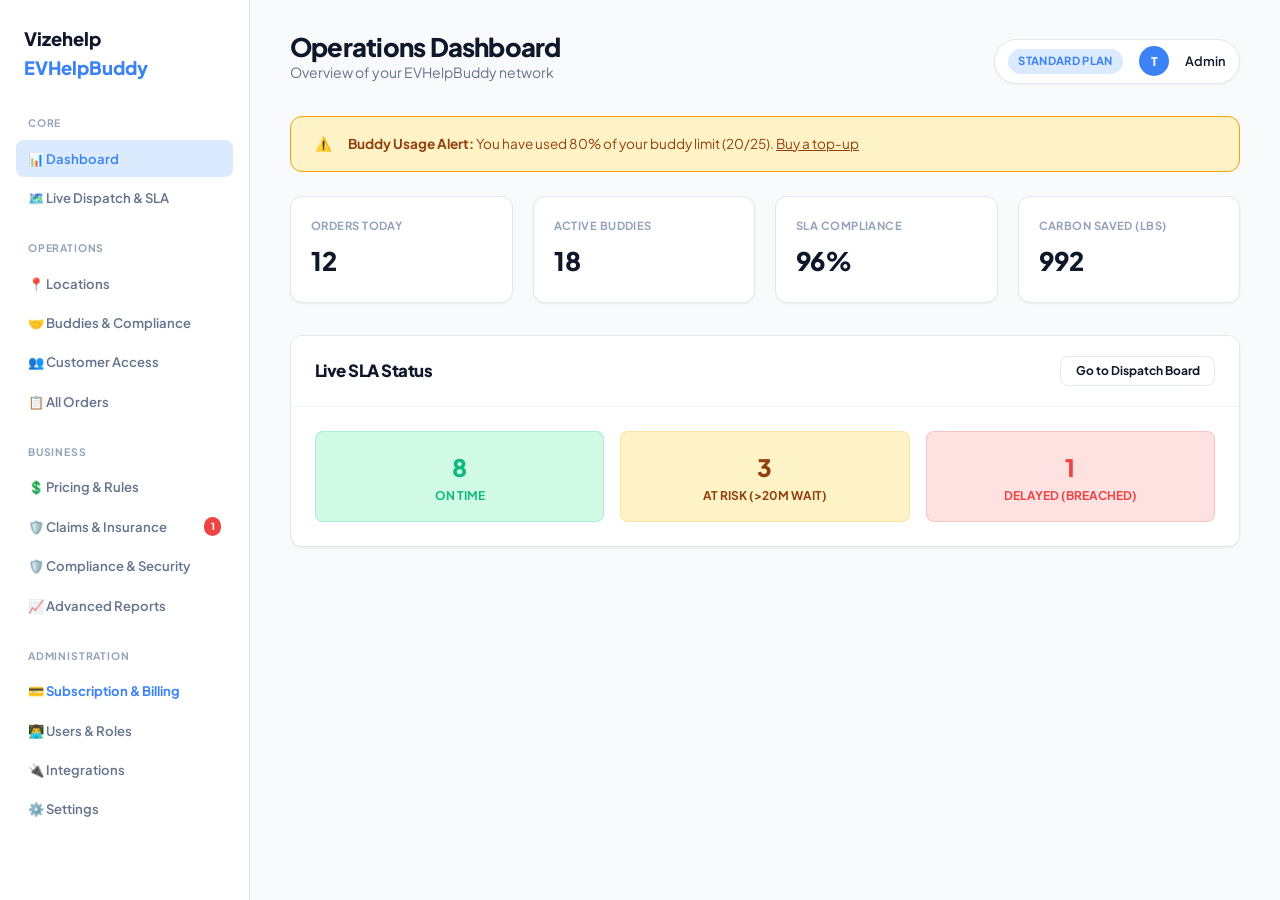
==== enterprise-dashboard.html @ 3e66559e "Initial commit: Vizehelp UI Prototypes" ====
<!DOCTYPE html>
<html lang="en">
<head>
<meta charset="UTF-8">
<meta name="viewport" content="width=device-width, initial-scale=1.0">
<title>Vizehelp | Enterprise Dashboard (Advanced)</title>
<link rel="stylesheet" href="css/design-system.css">
<style>
.layout{display:grid;grid-template-columns:250px 1fr;min-height:100vh;background:var(--slate-50)}
.sidebar{background:var(--white);border-right:1px solid var(--slate-200);padding:1.5rem 1rem;overflow-y:auto;position:sticky;top:0;height:100vh}
.sidebar .logo{font-size:1.15rem;font-weight:800;margin-bottom:2rem;padding:0 .5rem}
.sidebar .logo span{color:var(--primary)}
.nav-group{margin-bottom:1.5rem}
.nav-group-label{font-size:.65rem;text-transform:uppercase;letter-spacing:.08em;color:var(--slate-400);font-weight:700;padding:0 .75rem;margin-bottom:.5rem}
.nav-item{display:flex;align-items:center;gap:.6rem;padding:.5rem .75rem;border-radius:var(--radius);color:var(--slate-500);font-weight:600;font-size:.82rem;cursor:pointer;transition:.15s;margin-bottom:.15rem}
.nav-item:hover{background:var(--slate-50);color:var(--navy)}
.nav-item.active{background:var(--primary-light);color:var(--primary)}
.nav-badge{margin-left:auto;background:var(--danger);color:#fff;font-size:.6rem;padding:.1rem .4rem;border-radius:var(--radius-full);font-weight:800}

.main{padding:2rem 2.5rem;overflow-y:auto}
.top-bar{display:flex;justify-content:space-between;align-items:flex-end;margin-bottom:2rem}
.top-bar h1{font-size:1.6rem;color:var(--navy)}
.user-menu{display:flex;align-items:center;gap:1rem;background:var(--white);padding:.4rem .8rem;border-radius:var(--radius-full);border:1px solid var(--slate-200);box-shadow:var(--shadow-sm)}
.avatar{width:30px;height:30px;border-radius:50%;background:var(--primary);color:#fff;display:flex;align-items:center;justify-content:center;font-weight:800;font-size:.75rem}

.stats{display:grid;grid-template-columns:repeat(auto-fit,minmax(200px,1fr));gap:1.25rem;margin-bottom:2rem}
.stat{background:var(--white);border:1px solid var(--slate-200);border-radius:var(--radius-lg);padding:1.25rem;box-shadow:var(--shadow-sm)}
.stat-label{font-size:.7rem;text-transform:uppercase;letter-spacing:.04em;color:var(--slate-400);font-weight:700}
.stat-val{font-size:1.6rem;font-weight:800;margin-top:.4rem;color:var(--navy)}

.panel{display:none}.panel.active{display:block;animation:fadeIn .3s ease}
.section-card{background:var(--white);border:1px solid var(--slate-200);border-radius:var(--radius-lg);overflow:hidden;margin-bottom:1.5rem;box-shadow:var(--shadow-sm)}
.section-hdr{padding:1.25rem 1.5rem;border-bottom:1px solid var(--slate-100);display:flex;justify-content:space-between;align-items:center;background:var(--white)}
.section-hdr h3{font-size:1.05rem;color:var(--navy)}
.section-body{padding:1.5rem}

/* SUBSCRIPTION MODULE */
.sub-banner{background:linear-gradient(135deg,var(--navy),#1E293B);color:white;padding:1.5rem;border-radius:var(--radius-lg);margin-bottom:1.5rem;display:flex;justify-content:space-between;align-items:center}
.sub-badge{background:rgba(255,255,255,0.1);padding:.3rem .8rem;border-radius:var(--radius-full);font-size:.75rem;font-weight:700;border:1px solid rgba(255,255,255,0.2)}
.usage-grid{display:grid;grid-template-columns:repeat(3,1fr);gap:1rem;margin-bottom:1.5rem}
.usage-card{background:var(--slate-50);border:1px solid var(--slate-200);padding:1.25rem;border-radius:var(--radius)}
.progress-bar{height:6px;background:var(--slate-200);border-radius:3px;margin:1rem 0 .5rem;overflow:hidden}
.progress-fill{height:100%;background:var(--primary);border-radius:3px}
.progress-fill.warning{background:var(--warning)}
.progress-fill.danger{background:var(--danger)}
.topup-grid{display:grid;grid-template-columns:repeat(3,1fr);gap:1rem;margin-top:1rem}
.topup-card{border:1px solid var(--slate-200);padding:1rem;border-radius:var(--radius);text-align:center;cursor:pointer;transition:.2s}
.topup-card:hover{border-color:var(--primary);box-shadow:var(--shadow)}

/* LIVE DISPATCH BOARD */
.map-placeholder{height:350px;background:var(--slate-100) url('data:image/svg+xml;utf8,<svg xmlns="http://www.w3.org/2000/svg" width="100" height="100" opacity="0.1"><circle cx="50" cy="50" r="40" stroke="black" stroke-width="2" fill="none"/></svg>');border-radius:var(--radius);display:flex;align-items:center;justify-content:center;color:var(--slate-400);border:1px dashed var(--slate-300)}
.sla-board{display:grid;grid-template-columns:1fr 1fr 1fr;gap:1rem;margin-top:1.5rem}
.sla-col{background:var(--slate-50);border-radius:var(--radius);padding:1rem;border:1px solid var(--slate-200)}
.order-card{background:white;padding:1rem;border-radius:var(--radius-sm);border:1px solid var(--slate-200);margin-top:.75rem;box-shadow:var(--shadow-sm);border-left:3px solid var(--primary)}
.order-card.delayed{border-left-color:var(--danger)}

/* MULTISELECT */
.multiselect{position:relative;width:100%}
.ms-trigger{padding:.75rem;border:1px solid var(--slate-200);border-radius:var(--radius);background:white;display:flex;justify-content:space-between;cursor:pointer}
.ms-dropdown{position:absolute;top:100%;left:0;right:0;background:white;border:1px solid var(--slate-200);border-radius:var(--radius);box-shadow:var(--shadow-lg);z-index:10;display:none;max-height:200px;overflow-y:auto;margin-top:.25rem}
.ms-dropdown.show{display:block}
.ms-option{padding:.5rem .75rem;display:flex;align-items:center;gap:.5rem;cursor:pointer}
.ms-option:hover{background:var(--slate-50)}

/* FORMS & TABLES */
table.styled{width:100%;border-collapse:collapse}
table.styled th{background:var(--slate-50);text-align:left;padding:1rem;font-size:.75rem;text-transform:uppercase;color:var(--slate-500);font-weight:700;border-bottom:1px solid var(--slate-200)}
table.styled td{padding:1rem;border-bottom:1px solid var(--slate-100);font-size:.85rem;color:var(--navy)}
table.styled tr:hover td{background:var(--slate-50)}

.action-btn{padding:.3rem .6rem;font-size:.7rem;border-radius:4px;border:1px solid var(--slate-200);background:white;cursor:pointer;font-weight:600}
.action-btn:hover{background:var(--slate-50);border-color:var(--slate-300)}
</style>
</head>
<body>
<div class="layout">
<aside class="sidebar">
<div class="logo">Vizehelp <span>EVHelpBuddy</span></div>

<div class="nav-group">
<div class="nav-group-label">Core</div>
<div class="nav-item active" onclick="showPanel('dashboard')">📊 Dashboard</div>
<div class="nav-item" onclick="showPanel('dispatch')">🗺️ Live Dispatch & SLA</div>
</div>

<div class="nav-group">
<div class="nav-group-label">Operations</div>
<div class="nav-item" onclick="showPanel('locations')">📍 Locations</div>
<div class="nav-item" onclick="showPanel('buddies')">🤝 Buddies & Compliance</div>
<div class="nav-item" onclick="showPanel('customers')">👥 Customer Access</div>
<div class="nav-item" onclick="showPanel('orders')">📋 All Orders</div>
</div>

<div class="nav-group">
<div class="nav-group-label">Business</div>
<div class="nav-item" onclick="showPanel('pricing')">💲 Pricing & Rules</div>
<div class="nav-item" onclick="showPanel('claims')">🛡️ Claims & Insurance<span class="nav-badge">1</span></div>
<div class="nav-item" onclick="showPanel('compliance')">🛡️ Compliance & Security</div>
<div class="nav-item" onclick="showPanel('reports')">📈 Advanced Reports</div>
</div>

<div class="nav-group">
<div class="nav-group-label">Administration</div>
<div class="nav-item" onclick="showPanel('subscription')" style="color:var(--primary);font-weight:700">💳 Subscription & Billing</div>
<div class="nav-item" onclick="showPanel('users')">👨‍💻 Users & Roles</div>
<div class="nav-item" onclick="showPanel('integrations')">🔌 Integrations</div>
<div class="nav-item" onclick="showPanel('settings')">⚙️ Settings</div>
</div>
</aside>

<main class="main">

<!-- DASHBOARD -->
<div class="panel active" id="p-dashboard">
    <div class="top-bar">
        <div><h1>Operations Dashboard</h1><p class="text-sm text-muted">Overview of your EVHelpBuddy network</p></div>
        <div class="user-menu"><span class="badge badge-primary">Standard Plan</span><div class="avatar">T</div><span style="font-size:.8rem;font-weight:600">Admin</span></div>
    </div>
    
    <div class="alert alert-warning" style="font-size:.85rem"><span>⚠️</span><div style="flex:1"><b>Buddy Usage Alert:</b> You have used 80% of your buddy limit (20/25). <a href="#" onclick="showPanel('subscription')" style="color:#92400E;text-decoration:underline">Buy a top-up</a></div></div>

    <div class="stats">
        <div class="stat"><div class="stat-label">Orders Today</div><div class="stat-val">12</div></div>
        <div class="stat"><div class="stat-label">Active Buddies</div><div class="stat-val">18</div></div>
        <div class="stat"><div class="stat-label">SLA Compliance</div><div class="stat-val">96%</div></div>
        <div class="stat"><div class="stat-label">Carbon Saved (lbs)</div><div class="stat-val">992</div></div>
    </div>

    <div class="section-card">
        <div class="section-hdr"><h3>Live SLA Status</h3><button class="btn btn-outline btn-sm" onclick="showPanel('dispatch')">Go to Dispatch Board</button></div>
        <div class="section-body">
            <div style="display:flex;gap:1rem">
                <div style="flex:1;background:var(--success-light);padding:1rem;border-radius:var(--radius);text-align:center;border:1px solid rgba(16,185,129,.2)">
                    <div style="font-size:1.5rem;font-weight:800;color:var(--success)">8</div>
                    <div style="font-size:.75rem;font-weight:700;color:var(--success);text-transform:uppercase">On Time</div>
                </div>
                <div style="flex:1;background:var(--warning-light);padding:1rem;border-radius:var(--radius);text-align:center;border:1px solid rgba(245,158,11,.2)">
                    <div style="font-size:1.5rem;font-weight:800;color:#92400E">3</div>
                    <div style="font-size:.75rem;font-weight:700;color:#92400E;text-transform:uppercase">At Risk (>20m wait)</div>
                </div>
                <div style="flex:1;background:var(--danger-light);padding:1rem;border-radius:var(--radius);text-align:center;border:1px solid rgba(239,68,68,.2)">
                    <div style="font-size:1.5rem;font-weight:800;color:var(--danger)">1</div>
                    <div style="font-size:.75rem;font-weight:700;color:var(--danger);text-transform:uppercase">Delayed (Breached)</div>
                </div>
            </div>
        </div>
    </div>
</div>

<!-- SUBSCRIPTION & BILLING -->
<div class="panel" id="p-subscription">
    <div class="top-bar"><div><h1>Subscription & Billing</h1><p class="text-sm text-muted">Manage your plan, limits, top-ups, and invoices</p></div></div>
    
    <div class="sub-banner">
        <div>
            <div style="font-size:.85rem;text-transform:uppercase;letter-spacing:.05em;color:var(--slate-400);margin-bottom:.25rem">Current Plan</div>
            <div style="font-size:2rem;font-weight:800">Standard Plan <span style="font-size:1rem;font-weight:500;color:var(--slate-400)">$799/mo</span></div>
            <div style="font-size:.85rem;color:var(--slate-300);margin-top:.25rem">Next billing date: <b>June 1, 2026</b> | Status: <span style="color:var(--success)">Paid</span></div>
        </div>
        <button class="btn btn-primary" onclick="alert('Upgrade flow initiated')">Upgrade to Advanced</button>
    </div>

    <div class="section-card">
        <div class="section-hdr"><h3>Plan Usage & Limits</h3></div>
        <div class="section-body">
            <div class="usage-grid">
                <div class="usage-card">
                    <div style="display:flex;justify-content:space-between;font-size:.85rem;font-weight:600"><span>Locations</span><span>3 / 5 Used</span></div>
                    <div class="progress-bar"><div class="progress-fill" style="width:60%"></div></div>
                    <div style="font-size:.75rem;color:var(--slate-500)">Current limit: 5</div>
                </div>
                <div class="usage-card">
                    <div style="display:flex;justify-content:space-between;font-size:.85rem;font-weight:600"><span>Buddies</span><span style="color:var(--warning)">20 / 25 Used</span></div>
                    <div class="progress-bar"><div class="progress-fill warning" style="width:80%"></div></div>
                    <div style="font-size:.75rem;color:var(--slate-500)">Approaching limit! <a href="#" style="color:var(--primary);font-weight:600">Buy Top-Up</a></div>
                </div>
                <div class="usage-card">
                    <div style="display:flex;justify-content:space-between;font-size:.85rem;font-weight:600"><span>Monthly Orders</span><span>142 / 200 Used</span></div>
                    <div class="progress-bar"><div class="progress-fill" style="width:71%"></div></div>
                    <div style="font-size:.75rem;color:var(--slate-500)">Resets on June 1</div>
                </div>
            </div>

            <h4 style="font-size:.9rem;margin-top:2rem;margin-bottom:1rem">Buy Capacity Top-Ups</h4>
            <div class="topup-grid">
                <div class="topup-card" onclick="alert('Top-up added to cart')">
                    <div style="font-size:1.5rem;margin-bottom:.5rem">🤝</div>
                    <div style="font-weight:700;font-size:.9rem">+5 Buddies</div>
                    <div style="font-size:.8rem;color:var(--slate-500);margin-bottom:1rem">$50/mo add-on</div>
                    <button class="btn btn-outline btn-sm" style="width:100%">Buy Now</button>
                </div>
                <div class="topup-card" onclick="alert('Top-up added to cart')">
                    <div style="font-size:1.5rem;margin-bottom:.5rem">📍</div>
                    <div style="font-weight:700;font-size:.9rem">+1 Location</div>
                    <div style="font-size:.8rem;color:var(--slate-500);margin-bottom:1rem">$100/mo add-on</div>
                    <button class="btn btn-outline btn-sm" style="width:100%">Buy Now</button>
                </div>
                <div class="topup-card" onclick="alert('Top-up added to cart')">
                    <div style="font-size:1.5rem;margin-bottom:.5rem">📋</div>
                    <div style="font-weight:700;font-size:.9rem">+100 Orders</div>
                    <div style="font-size:.8rem;color:var(--slate-500);margin-bottom:1rem">$150/mo add-on</div>
                    <button class="btn btn-outline btn-sm" style="width:100%">Buy Now</button>
                </div>
            </div>
        </div>
    </div>

    <div class="section-card">
        <div class="section-hdr"><h3>Billing History</h3></div>
        <table class="styled">
            <thead><tr><th>Date</th><th>Description</th><th>Amount</th><th>Status</th><th>Invoice</th></tr></thead>
            <tbody>
                <tr><td>May 1, 2026</td><td>Standard Plan Subscription</td><td>$799.00</td><td><span class="badge badge-success">Paid</span></td><td><a href="#" style="color:var(--primary);font-weight:600;font-size:.8rem">Download PDF</a></td></tr>
            </tbody>
        </table>
    </div>
</div>

<!-- LIVE DISPATCH & SLA -->
<div class="panel" id="p-dispatch">
    <div class="top-bar"><div><h1>Live Dispatch & SLA Board</h1><p class="text-sm text-muted">Monitor active operations and manage assignments</p></div><div class="flex gap-2"><select class="form-input" style="padding:.4rem;height:auto"><option>All Locations</option></select></div></div>
    
    <div class="section-card"><div class="section-body"><div class="map-placeholder">Interactive Map: Active Buddies & Live Orders Tracking</div></div></div>

    <div class="sla-board">
        <div class="sla-col">
            <h4 style="font-size:.85rem;text-transform:uppercase;color:var(--slate-500);margin-bottom:.5rem">Awaiting Assignment (2)</h4>
            <div class="order-card delayed">
                <div style="display:flex;justify-content:space-between;margin-bottom:.5rem"><span style="font-weight:700;font-size:.85rem">#ORD-902</span><span class="badge badge-danger">22m Wait</span></div>
                <div style="font-size:.8rem;color:var(--slate-500);margin-bottom:.5rem">Tesla Model 3 • Downtown Hub</div>
                <button class="btn btn-primary btn-sm" style="width:100%">Assign Buddy</button>
            </div>
            <div class="order-card">
                <div style="display:flex;justify-content:space-between;margin-bottom:.5rem"><span style="font-weight:700;font-size:.85rem">#ORD-905</span><span class="badge badge-success">2m Wait</span></div>
                <div style="font-size:.8rem;color:var(--slate-500);margin-bottom:.5rem">Ford Mach-E • Uptown Campus</div>
                <button class="btn btn-primary btn-sm" style="width:100%">Assign Buddy</button>
            </div>
        </div>
        <div class="sla-col">
            <h4 style="font-size:.85rem;text-transform:uppercase;color:var(--slate-500);margin-bottom:.5rem">In Progress: Charging (4)</h4>
            <div class="order-card">
                <div style="display:flex;justify-content:space-between;margin-bottom:.5rem"><span style="font-weight:700;font-size:.85rem">#ORD-899</span><span style="font-size:.75rem;font-weight:600;color:var(--primary)">Buddy: Mark W.</span></div>
                <div class="progress-bar" style="margin:.25rem 0"><div class="progress-fill" style="width:65%"></div></div>
                <div style="font-size:.7rem;color:var(--slate-500);text-align:right">Est. 15m remaining</div>
            </div>
        </div>
        <div class="sla-col">
            <h4 style="font-size:.85rem;text-transform:uppercase;color:var(--slate-500);margin-bottom:.5rem">Ready for Return (1)</h4>
            <div class="order-card">
                <div style="display:flex;justify-content:space-between;margin-bottom:.5rem"><span style="font-weight:700;font-size:.85rem">#ORD-890</span><span class="badge badge-warning">Awaiting OTP</span></div>
                <div style="font-size:.8rem;color:var(--slate-500);margin-bottom:.5rem">Buddy at drop-off zone. Customer notified.</div>
                <button class="btn btn-outline btn-sm" style="width:100%">Message Customer</button>
            </div>
        </div>
    </div>
</div>

<!-- PRICING & RULES -->
<div class="panel" id="p-pricing">
    <div class="top-bar"><div><h1>Pricing & Business Rules</h1><p class="text-sm text-muted">Configure service fees, tips, subsidies, and cancellation logic</p></div><button class="btn btn-primary">Save Changes</button></div>
    
    <div class="section-card">
        <div class="section-hdr"><h3>Customer Fees & Enterprise Subsidy</h3></div>
        <div class="section-body">
            <div style="display:grid;grid-template-columns:1fr 1fr;gap:2rem">
                <div>
                    <div class="form-group"><label class="form-label">Base Service Fee (charged to user) $</label><input type="number" class="form-input" value="15.00"></div>
                    <div class="form-group"><label class="form-label">Distance Fee ($ per mile over 5m)</label><input type="number" class="form-input" value="1.50"></div>
                    <div class="form-group"><label class="form-label">Urgent Booking Premium $</label><input type="number" class="form-input" value="5.00"></div>
                </div>
                <div>
                    <div class="form-group"><label class="form-label">Enterprise Subsidy %</label><p style="font-size:.75rem;color:var(--slate-500);margin-bottom:.5rem">Percentage of the fee paid by the enterprise (e.g., employee perk)</p><input type="number" class="form-input" value="0"></div>
                    <div class="form-group"><label class="form-label">Cancellation Fee $</label><input type="number" class="form-input" value="5.00"></div>
                    <div class="form-group"><label class="form-label">Refund Logic</label><select class="form-input"><option>Full Refund Before Buddy Dispatched</option><option>No Refunds</option></select></div>
                </div>
            </div>
        </div>
    </div>

    <div class="section-card">
        <div class="section-hdr"><h3>Buddy Payout Rules</h3></div>
        <div class="section-body" style="display:grid;grid-template-columns:1fr 1fr;gap:2rem">
            <div class="form-group"><label class="form-label">Base Payout to Buddy $</label><input type="number" class="form-input" value="10.00"></div>
            <div class="form-group"><label class="form-label">Tip Handling</label><select class="form-input"><option>100% Passed to Buddy</option><option>Tips Disabled</option></select></div>
        </div>
    </div>
</div>

<!-- CUSTOMER ACCESS -->
<div class="panel" id="p-customers">
    <div class="top-bar"><div><h1>Customer Access Control</h1><p class="text-sm text-muted">Manage who can book services at your locations</p></div><div class="flex gap-2"><button class="btn btn-outline">Bulk Import CSV</button><button class="btn btn-primary">+ Invite Customer</button></div></div>
    
    <div class="section-card">
        <div class="section-hdr"><h3>Access Rules</h3></div>
        <div class="section-body" style="display:grid;grid-template-columns:1fr 1fr;gap:2rem">
            <div class="form-group"><label class="form-label">Allowed Email Domains (Optional)</label><p class="font-size:.75rem;color:var(--slate-500)">Auto-approve anyone with these domains</p><input class="form-input" placeholder="e.g., @mycompany.com"></div>
            <div class="form-group"><label class="form-label">Booking Policy</label><select class="form-input"><option>Invite Only (Closed Group)</option><option>Open to Public via Location Link</option></select></div>
        </div>
    </div>

    <div class="section-card">
        <table class="styled">
            <thead><tr><th>Name</th><th>Email</th><th>Group</th><th>Status</th><th>Actions</th></tr></thead>
            <tbody>
                <tr><td>Jane Doe</td><td>jane@company.com</td><td>Employee</td><td><span class="badge badge-success">Active</span></td><td><button class="action-btn">Revoke</button></td></tr>
                <tr><td>John Smith</td><td>john@domain.com</td><td>Guest</td><td><span class="badge badge-warning">Invited</span></td><td><button class="action-btn">Resend</button></td></tr>
            </tbody>
        </table>
    </div>
</div>

<!-- USERS & ROLES -->
<div class="panel" id="p-users">
    <div class="top-bar"><div><h1>Enterprise Users & Roles</h1><p class="text-sm text-muted">Manage admin access to this portal</p></div><button class="btn btn-primary">+ Add User</button></div>
    <div class="section-card">
        <table class="styled">
            <thead><tr><th>User</th><th>Role</th><th>Location Access</th><th>Last Login</th><th>Actions</th></tr></thead>
            <tbody>
                <tr><td>Tirth Admin</td><td><span class="badge badge-primary">Owner</span></td><td>All Locations</td><td>Today, 10:30 AM</td><td>—</td></tr>
                <tr><td>Sarah Manager</td><td><span class="badge badge-neutral">Location Manager</span></td><td>Downtown Hub</td><td>Yesterday</td><td><button class="action-btn">Edit</button></td></tr>
                <tr><td>Finance Dept</td><td><span class="badge badge-neutral">Finance Admin</span></td><td>All Locations</td><td>May 1, 2026</td><td><button class="action-btn">Edit</button></td></tr>
            </tbody>
        </table>
    </div>
</div>

<!-- ADVANCED REPORTS -->
<div class="panel" id="p-compliance">
    <div class="top-bar">
        <div>
            <h1>Asset Compliance & Security</h1>
            <p class="text-sm text-muted">Monitor geo-fence breaches, AI handover logs, and fraud alerts</p>
        </div>
        <div class="flex gap-2">
            <span class="badge badge-success">Live Monitoring Active</span>
        </div>
    </div>

    <div class="grid grid-2 gap-8 mb-8">
        <div class="section-card">
            <div class="section-hdr"><h3>Live Geo-fence Map</h3></div>
            <div class="section-body" style="height: 300px; background: var(--slate-100); border-radius: var(--radius); display: flex; align-items: center; justify-content: center; position: relative; overflow: hidden;">
                <img src="https://via.placeholder.com/600x300?text=City+Map+with+Service+Boundaries" style="width: 100%; height: 100%; object-fit: cover; opacity: 0.5;">
                <div style="position: absolute; top: 20px; left: 20px;" class="badge badge-danger animate-pulse"><i class="fa-solid fa-triangle-exclamation"></i> 1 BREACH DETECTED</div>
                <div style="position: absolute; inset: 50px; border: 3px dashed var(--primary); border-radius: 50%; display: flex; align-items: center; justify-content: center; pointer-events: none;">
                    <span class="text-xs font-bold text-primary bg-white px-2">SERVICE BOUNDARY</span>
                </div>
            </div>
        </div>
        <div class="grid grid-3 gap-8">
        <div class="section-card">
            <div class="section-hdr"><h3>Subscription</h3></div>
            <div class="section-body">
                <div class="text-2xl font-bold">$799/mo</div>
                <div class="text-sm text-muted">Standard Plan (Annual)</div>
                <div class="mt-4 p-2 bg-slate-50 border rounded text-xs">
                    <strong>PO Number:</strong> PO-2026-US-001 <br>
                    <strong>Payment:</strong> ACH / Net-30
                </div>
            </div>
        </div>
        <div class="section-card">
            <div class="section-hdr"><h3>Critical Alerts</h3></div>
            <div class="section-body">
                <div class="alert alert-danger mb-4">
                    <i class="fa-solid fa-shield-halved"></i>
                    <div class="text-sm"><strong>Geo-fence Breach:</strong> Buddy VB-1092 exited Andheri Zone with Tesla #4402.</div>
                </div>
                <div class="alert alert-warning mb-4">
                    <i class="fa-solid fa-robot"></i>
                    <div class="text-sm"><strong>AI Photo Mismatch:</strong> Order #ORD-8812 flagged for 15% diff in rear bumper photo.</div>
                </div>
            </div>
        </div>
    </div>

    <div class="section-card">
        <div class="section-hdr"><h3>AI Handover Audit Logs</h3></div>
        <table class="styled">
            <thead>
                <tr>
                    <th>Timestamp</th>
                    <th>Order ID</th>
                    <th>Buddy</th>
                    <th>AI Match Score</th>
                    <th>OCR Receipt</th>
                    <th>Action</th>
                </tr>
            </thead>
            <tbody>
                <tr>
                    <td>INV-2026-004</td>
                    <td>Apr 01, 2026</td>
                    <td>$846.94</td>
                    <td><span class="badge badge-success">Paid (ACH)</span></td>
                    <td>PO-2026-US-001</td>
                    <td><button class="action-btn">Download</button></td>
                </tr>
                <tr style="background: var(--slate-50)">
                    <td colspan="6" class="text-xs text-right">
                        Subtotal: $799.00 | <strong>State Sales Tax (NY 8.875%):</strong> $47.94 | Total: $846.94
                    </td>
                </tr>
                <tr>
                    <td>Today, 10:15 AM</td>
                    <td>#ORD-8812</td>
                    <td>Amit Kumar</td>
                    <td><span class="text-danger font-bold">84.5%</span></td>
                    <td><span class="badge badge-warning">Manual Audit</span></td>
                    <td><button class="action-btn">Investigate</button></td>
                </tr>
            </tbody>
        </table>
    </div>
</div>

<div class="panel" id="p-reports">
    <div class="top-bar"><div><h1>Advanced Reports</h1><p class="text-sm text-muted">Analytics, carbon tracking, and financials</p></div><div class="flex gap-2"><button class="btn btn-outline">Export PDF</button><button class="btn btn-outline">Export CSV</button></div></div>
    
    <div class="stats" style="grid-template-columns:repeat(3,1fr)">
        <div class="stat"><div class="stat-label">Total Miles Charged</div><div class="stat-val">12,450 mi</div></div>
        <div class="stat"><div class="stat-label">Estimated Carbon Savings</div><div class="stat-val">4,200 kg</div></div>
        <div class="stat"><div class="stat-label">Avg Booking Rating</div><div class="stat-val">4.8 / 5.0</div></div>
    </div>

    <div class="section-card"><div class="section-body"><div class="map-placeholder" style="height:250px">Chart Visualization: Orders vs Revenue over 30 Days</div></div></div>
</div>

<!-- ADVANCED CLAIMS -->
<div class="panel" id="p-claims">
    <div class="top-bar"><div><h1>Claims & Insurance Workflow</h1><p class="text-sm text-muted">Manage customer damage reports</p></div></div>
    <div class="section-card">
        <table class="styled">
            <thead><tr><th>Claim ID</th><th>Order</th><th>Date</th><th>Category</th><th>Severity</th><th>Status</th><th>Action</th></tr></thead>
            <tbody>
                <tr><td>#CLM-092</td><td>#ORD-811</td><td>May 1, 2026</td><td>Scratch/Dent</td><td><span class="badge badge-warning">Medium</span></td><td><span class="badge badge-warning">Investigation</span></td><td><button class="action-btn" onclick="alert('Opening Photo Comparison Engine (Intake vs Drop-off)')">Review Photos</button></td></tr>
            </tbody>
        </table>
    </div>
</div>

<!-- INTEGRATIONS -->
<div class="panel" id="p-integrations">
    <div class="top-bar"><div><h1>Integrations</h1><p class="text-sm text-muted">Connect EVHelpBuddy to your tech stack</p></div></div>
    <div class="usage-grid">
        <div class="usage-card" style="text-align:center">
            <div style="font-size:2rem;margin-bottom:1rem">💳</div><h4 style="margin-bottom:.5rem">Stripe / Payments</h4><p style="font-size:.75rem;color:var(--slate-500);margin-bottom:1rem">Process customer cards</p><span class="badge badge-success">Connected</span>
        </div>
        <div class="usage-card" style="text-align:center">
            <div style="font-size:2rem;margin-bottom:1rem">📱</div><h4 style="margin-bottom:.5rem">Twilio / SMS</h4><p style="font-size:.75rem;color:var(--slate-500);margin-bottom:1rem">Customer notifications</p><span class="badge badge-success">Connected</span>
        </div>
        <div class="usage-card" style="text-align:center">
            <div style="font-size:2rem;margin-bottom:1rem">🏢</div><h4 style="margin-bottom:.5rem">Workday / HRMS</h4><p style="font-size:.75rem;color:var(--slate-500);margin-bottom:1rem">Auto-sync employees</p><button class="btn btn-outline btn-sm">Connect</button>
        </div>
        <div class="usage-card" style="text-align:center">
            <div style="font-size:2rem;margin-bottom:1rem">📊</div><h4 style="margin-bottom:.5rem">QuickBooks</h4><p style="font-size:.75rem;color:var(--slate-500);margin-bottom:1rem">Finance sync</p><button class="btn btn-outline btn-sm">Connect</button>
        </div>
    </div>
</div>

<!-- PLACEHOLDERS FOR OTHERS -->
<div class="panel" id="p-locations"><div class="top-bar"><h1>Locations</h1></div><div class="section-card"><div class="section-body">Multi-select city UI and location management goes here...</div></div></div>
<div class="panel" id="p-buddies">
    <div class="top-bar">
        <div>
            <h1>Buddy Management & Compliance</h1>
            <p class="text-sm text-muted">Manage your dedicated EV Buddies and track their verification status</p>
        </div>
        <div class="flex gap-2">
            <button class="btn btn-outline" onclick="alert('Exporting Buddy Compliance Report...')">Export Report</button>
            <button class="btn btn-primary" onclick="openInviteModal()">+ Invite EV Buddy</button>
        </div>
    </div>

    <!-- Buddy Stats -->
    <div class="stats" style="grid-template-columns: repeat(4, 1fr); margin-bottom: 1.5rem;">
        <div class="stat"><div class="stat-label">Total Buddies</div><div class="stat-val">20</div></div>
        <div class="stat"><div class="stat-label">Active Now</div><div class="stat-val">12</div></div>
        <div class="stat"><div class="stat-label">Pending Verification</div><div class="stat-val" style="color: var(--warning)">3</div></div>
        <div class="stat"><div class="stat-label">Compliance Rate</div><div class="stat-val" style="color: var(--success)">98%</div></div>
    </div>

    <div class="section-card">
        <div class="section-hdr">
            <h3>Registered EV Buddies</h3>
            <div class="flex gap-2">
                <input type="text" class="form-input" style="padding: 0.4rem; font-size: 0.8rem; width: 200px;" placeholder="Search by name/ID...">
                <select class="form-input" style="padding: 0.4rem; font-size: 0.8rem; width: 150px;">
                    <option>All Statuses</option>
                    <option>Approved</option>
                    <option>Pending</option>
                    <option>Invited</option>
                </select>
            </div>
        </div>
        <table class="styled">
            <thead>
                <tr>
                    <th>Buddy Name</th>
                    <th>ID / Contact</th>
                    <th>Assigned Location</th>
                    <th>Status</th>
                    <th>Verification</th>
                    <th>Actions</th>
                </tr>
            </thead>
            <tbody>
                <tr>
                    <td>
                        <div class="flex items-center gap-2">
                            <div class="avatar" style="width: 24px; height: 24px; font-size: 0.6rem;">RS</div>
                            <b>Rohan Sharma</b>
                        </div>
                    </td>
                    <td><div class="text-xs">VB-1092</div><div class="text-xs text-muted">+91 98765 43210</div></td>
                    <td><span class="badge badge-neutral">Andheri Hub</span></td>
                    <td><span class="badge badge-success">Online</span></td>
                    <td><span class="badge badge-success">Approved</span></td>
                    <td><button class="action-btn">Manage</button></td>
                </tr>
                <tr>
                    <td>
                        <div class="flex items-center gap-2">
                            <div class="avatar" style="width: 24px; height: 24px; font-size: 0.6rem; background: var(--slate-400);">AK</div>
                            <b>Amit Kumar</b>
                        </div>
                    </td>
                    <td><div class="text-xs">VB-1105</div><div class="text-xs text-muted">+91 98210 12345</div></td>
                    <td><span class="badge badge-neutral">Powai Campus</span></td>
                    <td><span class="badge badge-neutral">Offline</span></td>
                    <td><span class="badge badge-warning">Pending KYC</span></td>
                    <td><button class="action-btn">View Docs</button></td>
                </tr>
                <tr>
                    <td>
                        <div class="flex items-center gap-2">
                            <div class="avatar" style="width: 24px; height: 24px; font-size: 0.6rem; background: var(--slate-200); color: var(--slate-500);">??</div>
                            <b>Suresh Patil</b>
                        </div>
                    </td>
                    <td><div class="text-xs">VB-INV-88</div><div class="text-xs text-muted">suresh@email.com</div></td>
                    <td><span class="badge badge-neutral">Multiple</span></td>
                    <td><span class="badge badge-neutral">Invited</span></td>
                    <td><span class="badge badge-neutral">No Data</span></td>
                    <td><button class="action-btn">Resend Invite</button></td>
                </tr>
            </tbody>
        </table>
    </div>
</div>

<!-- Invite Buddy Modal (Simulated) -->
<div id="inviteModal" class="hidden" style="position: fixed; inset: 0; background: rgba(0,0,0,0.5); z-index: 1000; display: flex; align-items: center; justify-content: center; padding: 20px;">
    <div class="card" style="width: 100%; max-width: 500px;">
        <div class="flex justify-between items-center mb-6">
            <h3>Invite New EV Buddy</h3>
            <button class="btn btn-ghost" onclick="closeInviteModal()">✕</button>
        </div>
        <div class="form-group">
            <label class="form-label">Full Name</label>
            <input type="text" class="form-input" placeholder="e.g. Ramesh Patel">
        </div>
        <div class="form-group">
            <label class="form-label">Mobile Number</label>
            <input type="tel" class="form-input" placeholder="+91 00000 00000">
        </div>
        <div class="form-group">
            <label class="form-label">Primary Location</label>
            <select class="form-input">
                <option>Andheri Hub</option>
                <option>Powai Campus</option>
                <option>BKC Business Park</option>
            </select>
        </div>
        <div class="form-group">
            <label class="form-label">Role Type</label>
            <div class="flex gap-4">
                <label class="flex items-center gap-2 text-sm"><input type="radio" name="role" checked> Full-time Staff</label>
                <label class="flex items-center gap-2 text-sm"><input type="radio" name="role"> Vendor/Contractor</label>
            </div>
        </div>
        <div class="flex gap-3 mt-8">
            <button class="btn btn-outline flex-1" onclick="closeInviteModal()">Cancel</button>
            <button class="btn btn-primary flex-1" onclick="alert('Invitation Sent Successfully!'); closeInviteModal();">Send Invitation</button>
        </div>
    </div>
</div>
<div class="panel" id="p-orders"><div class="top-bar"><h1>All Orders</h1></div><div class="section-card"><div class="section-body">Historical order log...</div></div></div>
<div class="panel" id="p-settings"><div class="top-bar"><h1>Settings</h1></div><div class="section-card"><div class="section-body">General preferences...</div></div></div>

</main>
</div>

<script>
function showPanel(id){
    document.querySelectorAll('.panel').forEach(p=>p.classList.remove('active'));
    document.getElementById('p-'+id).classList.add('active');
    document.querySelectorAll('.nav-item').forEach(n=>n.classList.remove('active'));
    if(event) event.target.closest('.nav-item').classList.add('active');
}

function openInviteModal() {
    const modal = document.getElementById('inviteModal');
    modal.classList.remove('hidden');
    modal.style.display = 'flex';
}

function closeInviteModal() {
    const modal = document.getElementById('inviteModal');
    modal.style.display = 'none';
}
</script>
</body>
</html>
---- css/design-system.css ----
/* ============================================
   VIZEHELP EVHelpBuddy — Design System
   ============================================ */
@import url('https://fonts.googleapis.com/css2?family=Plus+Jakarta+Sans:wght@400;500;600;700;800&display=swap');

:root {
    /* Brand Colors */
    --primary: #3B82F6;
    --primary-dark: #1E40AF;
    --primary-light: #DBEAFE;
    --primary-glow: rgba(59, 130, 246, 0.25);

    /* Semantic Colors */
    --success: #10B981;
    --success-light: #D1FAE5;
    --warning: #F59E0B;
    --warning-light: #FEF3C7;
    --danger: #EF4444;
    --danger-light: #FEE2E2;
    --info: #6366F1;
    --info-light: #E0E7FF;

    /* Neutrals */
    --navy: #0F172A;
    --navy-light: #1E293B;
    --slate-700: #334155;
    --slate-500: #64748B;
    --slate-400: #94A3B8;
    --slate-300: #CBD5E1;
    --slate-200: #E2E8F0;
    --slate-100: #F1F5F9;
    --slate-50: #F8FAFC;
    --white: #FFFFFF;

    /* Dark Theme */
    --dark-bg: #020617;
    --dark-card: #0F172A;
    --dark-border: #1E293B;
    --dark-text: #F8FAFC;
    --dark-muted: #94A3B8;

    /* Spacing */
    --sp-1: 0.25rem;
    --sp-2: 0.5rem;
    --sp-3: 0.75rem;
    --sp-4: 1rem;
    --sp-5: 1.25rem;
    --sp-6: 1.5rem;
    --sp-8: 2rem;
    --sp-10: 2.5rem;
    --sp-12: 3rem;
    --sp-16: 4rem;
    --sp-20: 5rem;

    /* Typography */
    --font: 'Plus Jakarta Sans', -apple-system, sans-serif;
    --text-xs: 0.75rem;
    --text-sm: 0.875rem;
    --text-base: 1rem;
    --text-lg: 1.125rem;
    --text-xl: 1.25rem;
    --text-2xl: 1.5rem;
    --text-3xl: 1.875rem;
    --text-4xl: 2.25rem;
    --text-5xl: 3rem;

    /* Borders & Shadows */
    --radius-sm: 6px;
    --radius: 8px;
    --radius-lg: 12px;
    --radius-xl: 16px;
    --radius-2xl: 20px;
    --radius-full: 9999px;
    --shadow-sm: 0 1px 2px rgba(0,0,0,0.05);
    --shadow: 0 4px 6px -1px rgba(0,0,0,0.1);
    --shadow-lg: 0 10px 25px -5px rgba(0,0,0,0.1);
    --shadow-xl: 0 20px 50px -12px rgba(0,0,0,0.15);

    /* Transitions */
    --ease: cubic-bezier(0.4, 0, 0.2, 1);
}

/* ---- Reset ---- */
*, *::before, *::after { margin: 0; padding: 0; box-sizing: border-box; }
html { scroll-behavior: smooth; }
body { font-family: var(--font); color: var(--navy); line-height: 1.6; background: var(--slate-50); -webkit-font-smoothing: antialiased; }
img { max-width: 100%; display: block; }
a { text-decoration: none; color: inherit; }
button { font-family: var(--font); cursor: pointer; }
input, select, textarea { font-family: var(--font); }

/* ---- Typography ---- */
h1, h2, h3, h4 { font-weight: 800; letter-spacing: -0.03em; line-height: 1.15; }
.text-muted { color: var(--slate-500); }
.text-xs { font-size: var(--text-xs); }
.text-sm { font-size: var(--text-sm); }

/* ---- Buttons ---- */
.btn {
    display: inline-flex; align-items: center; justify-content: center; gap: var(--sp-2);
    padding: 0.7rem 1.5rem; border-radius: var(--radius); border: none;
    font-weight: 700; font-size: var(--text-sm); transition: all 0.25s var(--ease);
    white-space: nowrap;
}
.btn-primary { background: var(--primary); color: var(--white); box-shadow: 0 4px 14px var(--primary-glow); }
.btn-primary:hover { background: var(--primary-dark); transform: translateY(-1px); box-shadow: 0 6px 20px var(--primary-glow); }
.btn-success { background: var(--success); color: var(--white); }
.btn-danger { background: var(--danger); color: var(--white); }
.btn-outline { background: transparent; border: 1.5px solid var(--slate-200); color: var(--navy); }
.btn-outline:hover { border-color: var(--primary); color: var(--primary); }
.btn-ghost { background: transparent; color: var(--slate-500); }
.btn-ghost:hover { color: var(--primary); background: var(--primary-light); }
.btn-sm { padding: 0.4rem 0.9rem; font-size: var(--text-xs); }
.btn-lg { padding: 1rem 2rem; font-size: var(--text-base); }
.btn-block { width: 100%; }

/* ---- Badges ---- */
.badge {
    display: inline-flex; align-items: center; gap: 4px;
    padding: 0.2rem 0.65rem; border-radius: var(--radius-full);
    font-size: 0.7rem; font-weight: 700; text-transform: uppercase; letter-spacing: 0.03em;
}
.badge-primary { background: var(--primary-light); color: var(--primary); }
.badge-success { background: var(--success-light); color: var(--success); }
.badge-warning { background: var(--warning-light); color: #92400E; }
.badge-danger { background: var(--danger-light); color: var(--danger); }
.badge-info { background: var(--info-light); color: var(--info); }
.badge-neutral { background: var(--slate-100); color: var(--slate-500); }

/* ---- Cards ---- */
.card {
    background: var(--white); border: 1px solid var(--slate-200);
    border-radius: var(--radius-lg); padding: var(--sp-6);
    box-shadow: var(--shadow-sm);
}

/* ---- Forms ---- */
.form-group { margin-bottom: var(--sp-5); }
.form-label { display: block; font-weight: 600; font-size: var(--text-sm); color: var(--navy); margin-bottom: var(--sp-2); }
.form-input {
    width: 100%; padding: 0.7rem 0.9rem; border-radius: var(--radius);
    border: 1.5px solid var(--slate-200); background: var(--white);
    font-size: var(--text-sm); color: var(--navy); transition: border-color 0.2s;
}
.form-input:focus { outline: none; border-color: var(--primary); box-shadow: 0 0 0 3px var(--primary-glow); }
.form-input::placeholder { color: var(--slate-400); }
.form-hint { font-size: var(--text-xs); color: var(--slate-400); margin-top: var(--sp-1); }
.form-error { font-size: var(--text-xs); color: var(--danger); margin-top: var(--sp-1); }

/* ---- Tables ---- */
.data-table { width: 100%; border-collapse: collapse; }
.data-table th {
    text-align: left; padding: 0.9rem 1.25rem; font-size: var(--text-xs);
    text-transform: uppercase; letter-spacing: 0.05em; color: var(--slate-500);
    background: var(--slate-50); border-bottom: 1px solid var(--slate-200);
    font-weight: 700;
}
.data-table td {
    padding: 1rem 1.25rem; border-bottom: 1px solid var(--slate-100);
    font-size: var(--text-sm); vertical-align: middle;
}
.data-table tr:hover td { background: var(--slate-50); }

/* ---- Status Banners ---- */
.alert {
    display: flex; align-items: center; gap: var(--sp-4);
    padding: var(--sp-4) var(--sp-6); border-radius: var(--radius-lg); margin-bottom: var(--sp-6);
}
.alert-warning { background: var(--warning-light); border: 1px solid var(--warning); color: #92400E; }
.alert-success { background: var(--success-light); border: 1px solid var(--success); color: #065F46; }
.alert-danger { background: var(--danger-light); border: 1px solid var(--danger); color: #991B1B; }
.alert-info { background: var(--primary-light); border: 1px solid var(--primary); color: var(--primary-dark); }

/* ---- Utility ---- */
.flex { display: flex; }
.flex-col { flex-direction: column; }
.items-center { align-items: center; }
.justify-between { justify-content: space-between; }
.gap-1 { gap: var(--sp-1); } .gap-2 { gap: var(--sp-2); } .gap-3 { gap: var(--sp-3); }
.gap-4 { gap: var(--sp-4); } .gap-6 { gap: var(--sp-6); } .gap-8 { gap: var(--sp-8); }
.grid { display: grid; }
.grid-2 { grid-template-columns: repeat(2, 1fr); }
.grid-3 { grid-template-columns: repeat(3, 1fr); }
.grid-4 { grid-template-columns: repeat(4, 1fr); }
.w-full { width: 100%; }
.mt-2 { margin-top: var(--sp-2); } .mt-4 { margin-top: var(--sp-4); } .mt-6 { margin-top: var(--sp-6); } .mt-8 { margin-top: var(--sp-8); }
.mb-2 { margin-bottom: var(--sp-2); } .mb-4 { margin-bottom: var(--sp-4); } .mb-6 { margin-bottom: var(--sp-6); }
.text-center { text-align: center; }
.hidden { display: none !important; }
.truncate { overflow: hidden; text-overflow: ellipsis; white-space: nowrap; }

/* ---- Animations ---- */
@keyframes fadeIn { from { opacity: 0; transform: translateY(12px); } to { opacity: 1; transform: translateY(0); } }
@keyframes slideUp { from { opacity: 0; transform: translateY(30px); } to { opacity: 1; transform: translateY(0); } }
@keyframes pulse { 0%, 100% { opacity: 1; } 50% { opacity: 0.5; } }
@keyframes spin { to { transform: rotate(360deg); } }
.animate-in { animation: fadeIn 0.4s var(--ease) both; }
.animate-slide { animation: slideUp 0.5s var(--ease) both; }

/* ---- Responsive ---- */
@media (max-width: 1024px) { .grid-4 { grid-template-columns: repeat(2, 1fr); } .grid-3 { grid-template-columns: repeat(2, 1fr); } }
@media (max-width: 768px) { .grid-4, .grid-3, .grid-2 { grid-template-columns: 1fr; } }
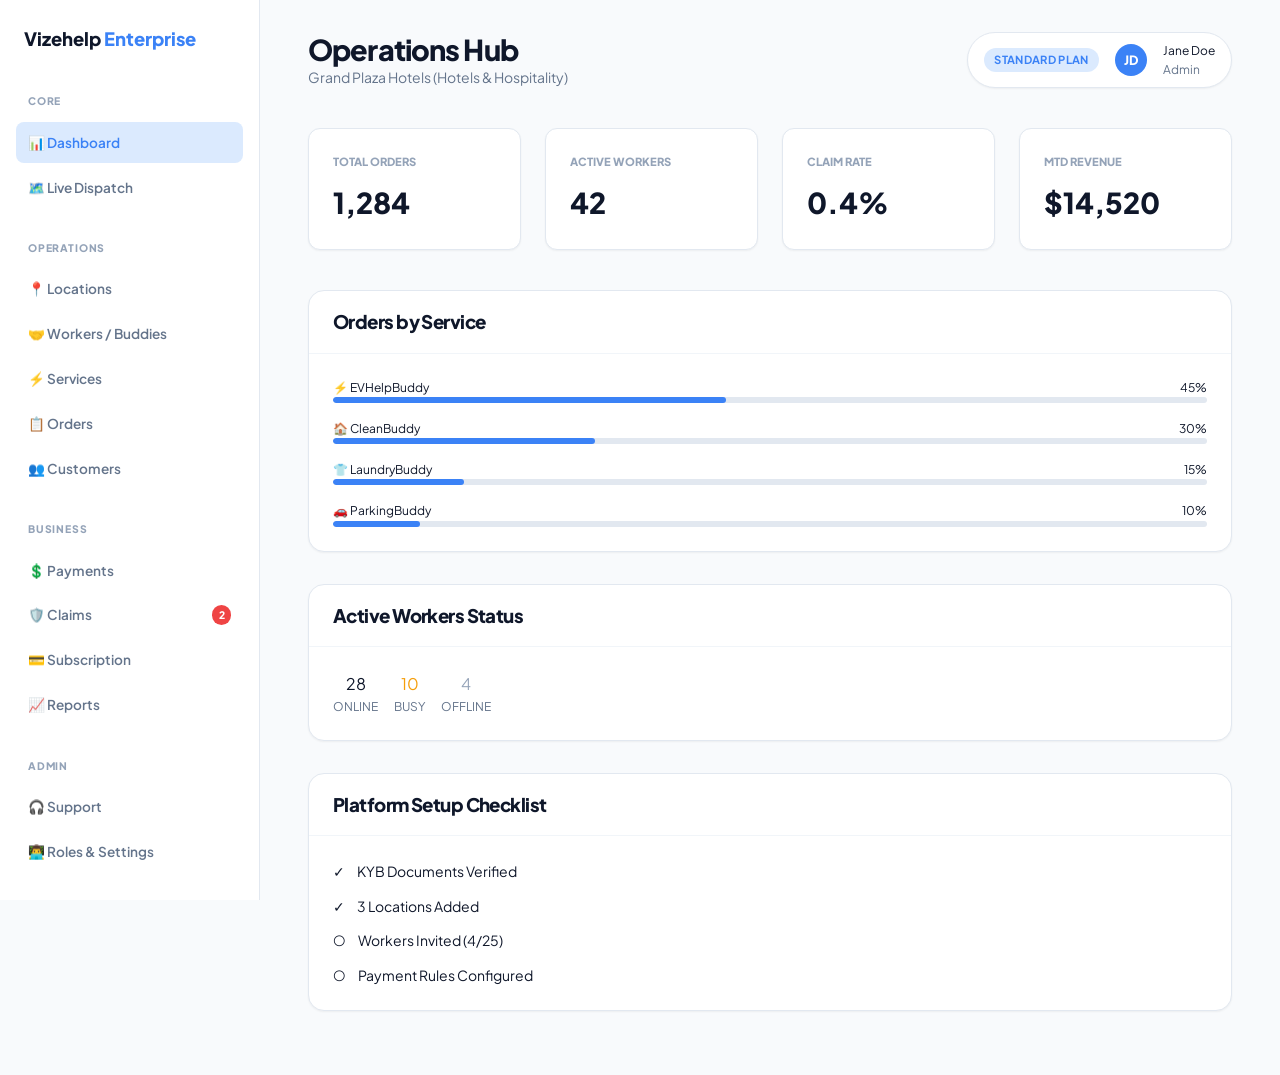
==== commit d4287070: "Complete multi-service platform transformation" ====
--- a/enterprise-dashboard.html
+++ b/enterprise-dashboard.html
@@ -3,612 +3,309 @@
 <head>
 <meta charset="UTF-8">
 <meta name="viewport" content="width=device-width, initial-scale=1.0">
-<title>Vizehelp | Enterprise Dashboard (Advanced)</title>
+<title>Vizehelp | Enterprise Multi-Service Hub</title>
 <link rel="stylesheet" href="css/design-system.css">
 <style>
-.layout{display:grid;grid-template-columns:250px 1fr;min-height:100vh;background:var(--slate-50)}
+.layout{display:grid;grid-template-columns:260px 1fr;min-height:100vh;background:var(--slate-50)}
 .sidebar{background:var(--white);border-right:1px solid var(--slate-200);padding:1.5rem 1rem;overflow-y:auto;position:sticky;top:0;height:100vh}
-.sidebar .logo{font-size:1.15rem;font-weight:800;margin-bottom:2rem;padding:0 .5rem}
+.sidebar .logo{font-size:1.15rem;font-weight:800;margin-bottom:2.5rem;padding:0 .5rem}
 .sidebar .logo span{color:var(--primary)}
-.nav-group{margin-bottom:1.5rem}
-.nav-group-label{font-size:.65rem;text-transform:uppercase;letter-spacing:.08em;color:var(--slate-400);font-weight:700;padding:0 .75rem;margin-bottom:.5rem}
-.nav-item{display:flex;align-items:center;gap:.6rem;padding:.5rem .75rem;border-radius:var(--radius);color:var(--slate-500);font-weight:600;font-size:.82rem;cursor:pointer;transition:.15s;margin-bottom:.15rem}
+.nav-group{margin-bottom:2rem}
+.nav-label{font-size:.65rem;text-transform:uppercase;letter-spacing:.08em;color:var(--slate-400);font-weight:800;padding:0 .75rem;margin-bottom:.75rem}
+.nav-item{display:flex;align-items:center;gap:.75rem;padding:.6rem .75rem;border-radius:var(--radius);color:var(--slate-500);font-weight:600;font-size:.85rem;cursor:pointer;transition:.15s;margin-bottom:.25rem}
 .nav-item:hover{background:var(--slate-50);color:var(--navy)}
 .nav-item.active{background:var(--primary-light);color:var(--primary)}
-.nav-badge{margin-left:auto;background:var(--danger);color:#fff;font-size:.6rem;padding:.1rem .4rem;border-radius:var(--radius-full);font-weight:800}
-
-.main{padding:2rem 2.5rem;overflow-y:auto}
-.top-bar{display:flex;justify-content:space-between;align-items:flex-end;margin-bottom:2rem}
-.top-bar h1{font-size:1.6rem;color:var(--navy)}
-.user-menu{display:flex;align-items:center;gap:1rem;background:var(--white);padding:.4rem .8rem;border-radius:var(--radius-full);border:1px solid var(--slate-200);box-shadow:var(--shadow-sm)}
-.avatar{width:30px;height:30px;border-radius:50%;background:var(--primary);color:#fff;display:flex;align-items:center;justify-content:center;font-weight:800;font-size:.75rem}
-
-.stats{display:grid;grid-template-columns:repeat(auto-fit,minmax(200px,1fr));gap:1.25rem;margin-bottom:2rem}
-.stat{background:var(--white);border:1px solid var(--slate-200);border-radius:var(--radius-lg);padding:1.25rem;box-shadow:var(--shadow-sm)}
-.stat-label{font-size:.7rem;text-transform:uppercase;letter-spacing:.04em;color:var(--slate-400);font-weight:700}
-.stat-val{font-size:1.6rem;font-weight:800;margin-top:.4rem;color:var(--navy)}
+.nav-badge{margin-left:auto;background:var(--danger);color:#fff;font-size:.65rem;padding:.1rem .4rem;border-radius:var(--radius-full);font-weight:800}
+
+.main{padding:2rem 3rem;overflow-y:auto}
+.top-bar{display:flex;justify-content:space-between;align-items:flex-end;margin-bottom:2.5rem}
+.top-bar h1{font-size:1.8rem;color:var(--navy)}
+.user-menu{display:flex;align-items:center;gap:1rem;background:var(--white);padding:.5rem 1rem;border-radius:var(--radius-full);border:1px solid var(--slate-200);box-shadow:var(--shadow-sm)}
+.avatar{width:32px;height:32px;border-radius:50%;background:var(--primary);color:#fff;display:flex;align-items:center;justify-content:center;font-weight:800;font-size:.8rem}
 
 .panel{display:none}.panel.active{display:block;animation:fadeIn .3s ease}
-.section-card{background:var(--white);border:1px solid var(--slate-200);border-radius:var(--radius-lg);overflow:hidden;margin-bottom:1.5rem;box-shadow:var(--shadow-sm)}
-.section-hdr{padding:1.25rem 1.5rem;border-bottom:1px solid var(--slate-100);display:flex;justify-content:space-between;align-items:center;background:var(--white)}
-.section-hdr h3{font-size:1.05rem;color:var(--navy)}
+.section-card{background:var(--white);border:1px solid var(--slate-200);border-radius:var(--radius-xl);overflow:hidden;margin-bottom:2rem;box-shadow:var(--shadow-sm)}
+.section-hdr{padding:1.25rem 1.5rem;border-bottom:1px solid var(--slate-100);display:flex;justify-content:space-between;align-items:center}
 .section-body{padding:1.5rem}
 
-/* SUBSCRIPTION MODULE */
-.sub-banner{background:linear-gradient(135deg,var(--navy),#1E293B);color:white;padding:1.5rem;border-radius:var(--radius-lg);margin-bottom:1.5rem;display:flex;justify-content:space-between;align-items:center}
-.sub-badge{background:rgba(255,255,255,0.1);padding:.3rem .8rem;border-radius:var(--radius-full);font-size:.75rem;font-weight:700;border:1px solid rgba(255,255,255,0.2)}
-.usage-grid{display:grid;grid-template-columns:repeat(3,1fr);gap:1rem;margin-bottom:1.5rem}
-.usage-card{background:var(--slate-50);border:1px solid var(--slate-200);padding:1.25rem;border-radius:var(--radius)}
-.progress-bar{height:6px;background:var(--slate-200);border-radius:3px;margin:1rem 0 .5rem;overflow:hidden}
-.progress-fill{height:100%;background:var(--primary);border-radius:3px}
-.progress-fill.warning{background:var(--warning)}
-.progress-fill.danger{background:var(--danger)}
-.topup-grid{display:grid;grid-template-columns:repeat(3,1fr);gap:1rem;margin-top:1rem}
-.topup-card{border:1px solid var(--slate-200);padding:1rem;border-radius:var(--radius);text-align:center;cursor:pointer;transition:.2s}
-.topup-card:hover{border-color:var(--primary);box-shadow:var(--shadow)}
-
-/* LIVE DISPATCH BOARD */
-.map-placeholder{height:350px;background:var(--slate-100) url('data:image/svg+xml;utf8,<svg xmlns="http://www.w3.org/2000/svg" width="100" height="100" opacity="0.1"><circle cx="50" cy="50" r="40" stroke="black" stroke-width="2" fill="none"/></svg>');border-radius:var(--radius);display:flex;align-items:center;justify-content:center;color:var(--slate-400);border:1px dashed var(--slate-300)}
-.sla-board{display:grid;grid-template-columns:1fr 1fr 1fr;gap:1rem;margin-top:1.5rem}
-.sla-col{background:var(--slate-50);border-radius:var(--radius);padding:1rem;border:1px solid var(--slate-200)}
-.order-card{background:white;padding:1rem;border-radius:var(--radius-sm);border:1px solid var(--slate-200);margin-top:.75rem;box-shadow:var(--shadow-sm);border-left:3px solid var(--primary)}
-.order-card.delayed{border-left-color:var(--danger)}
-
-/* MULTISELECT */
-.multiselect{position:relative;width:100%}
-.ms-trigger{padding:.75rem;border:1px solid var(--slate-200);border-radius:var(--radius);background:white;display:flex;justify-content:space-between;cursor:pointer}
-.ms-dropdown{position:absolute;top:100%;left:0;right:0;background:white;border:1px solid var(--slate-200);border-radius:var(--radius);box-shadow:var(--shadow-lg);z-index:10;display:none;max-height:200px;overflow-y:auto;margin-top:.25rem}
-.ms-dropdown.show{display:block}
-.ms-option{padding:.5rem .75rem;display:flex;align-items:center;gap:.5rem;cursor:pointer}
-.ms-option:hover{background:var(--slate-50)}
-
-/* FORMS & TABLES */
-table.styled{width:100%;border-collapse:collapse}
-table.styled th{background:var(--slate-50);text-align:left;padding:1rem;font-size:.75rem;text-transform:uppercase;color:var(--slate-500);font-weight:700;border-bottom:1px solid var(--slate-200)}
-table.styled td{padding:1rem;border-bottom:1px solid var(--slate-100);font-size:.85rem;color:var(--navy)}
-table.styled tr:hover td{background:var(--slate-50)}
-
-.action-btn{padding:.3rem .6rem;font-size:.7rem;border-radius:4px;border:1px solid var(--slate-200);background:white;cursor:pointer;font-weight:600}
-.action-btn:hover{background:var(--slate-50);border-color:var(--slate-300)}
+.svc-pill{display:inline-flex;align-items:center;gap:4px;padding:2px 8px;border-radius:4px;font-size:10px;font-weight:800;text-transform:uppercase}
+
+/* DASHBOARD STATS */
+.stats-row{display:grid;grid-template-columns:repeat(4,1fr);gap:1.5rem;margin-bottom:2.5rem}
+.stat-box{background:var(--white);border:1px solid var(--slate-200);border-radius:var(--radius-lg);padding:1.5rem;box-shadow:var(--shadow-sm)}
+.stat-box .label{font-size:.7rem;text-transform:uppercase;font-weight:800;color:var(--slate-400);margin-bottom:.5rem}
+.stat-box .val{font-size:1.8rem;font-weight:800;color:var(--navy)}
+
+/* SERVICE PICKER */
+.svc-grid{display:grid;grid-template-columns:repeat(auto-fill, minmax(200px, 1fr));gap:1rem}
+.svc-item{border:2px solid var(--slate-100);border-radius:var(--radius-lg);padding:1rem;display:flex;align-items:center;gap:1rem;cursor:pointer;transition:0.2s}
+.svc-item:hover{border-color:var(--primary);background:var(--slate-50)}
+.svc-item.active{border-color:var(--primary);background:var(--primary-light)}
+
+/* TIMELINE */
+.timeline{position:relative;padding-left:2rem}
+.timeline::before{content:'';position:absolute;left:0;top:0;bottom:0;width:2px;background:var(--slate-200)}
+.tl-item{position:relative;margin-bottom:1.5rem}
+.tl-item::before{content:'';position:absolute;left:-2.35rem;top:0.25rem;width:12px;height:12px;border-radius:50%;background:var(--white);border:2px solid var(--primary)}
+.tl-item.done::before{background:var(--success);border-color:var(--success)}
 </style>
 </head>
 <body>
+
 <div class="layout">
-<aside class="sidebar">
-<div class="logo">Vizehelp <span>EVHelpBuddy</span></div>
-
-<div class="nav-group">
-<div class="nav-group-label">Core</div>
-<div class="nav-item active" onclick="showPanel('dashboard')">📊 Dashboard</div>
-<div class="nav-item" onclick="showPanel('dispatch')">🗺️ Live Dispatch & SLA</div>
+    <aside class="sidebar">
+        <div class="logo">Vizehelp <span>Enterprise</span></div>
+        
+        <div class="nav-group">
+            <div class="nav-label">Core</div>
+            <div class="nav-item active" onclick="showPanel('dashboard')">📊 Dashboard</div>
+            <div class="nav-item" onclick="showPanel('dispatch')">🗺️ Live Dispatch</div>
+        </div>
+
+        <div class="nav-group">
+            <div class="nav-label">Operations</div>
+            <div class="nav-item" onclick="showPanel('locations')">📍 Locations</div>
+            <div class="nav-item" onclick="showPanel('workers')">🤝 Workers / Buddies</div>
+            <div class="nav-item" onclick="showPanel('services')">⚡ Services</div>
+            <div class="nav-item" onclick="showPanel('orders')">📋 Orders</div>
+            <div class="nav-item" onclick="showPanel('customers')">👥 Customers</div>
+        </div>
+
+        <div class="nav-group">
+            <div class="nav-label">Business</div>
+            <div class="nav-item" onclick="showPanel('payments')">💲 Payments</div>
+            <div class="nav-item" onclick="showPanel('claims')">🛡️ Claims<span class="nav-badge">2</span></div>
+            <div class="nav-item" onclick="showPanel('billing')">💳 Subscription</div>
+            <div class="nav-item" onclick="showPanel('reports')">📈 Reports</div>
+        </div>
+
+        <div class="nav-group">
+            <div class="nav-label">Admin</div>
+            <div class="nav-item" onclick="showPanel('support')">🎧 Support</div>
+            <div class="nav-item" onclick="showPanel('settings')">👨‍💻 Roles & Settings</div>
+        </div>
+    </aside>
+
+    <main class="main">
+        <!-- TOP BAR -->
+        <div class="top-bar">
+            <div>
+                <h1 id="panel-title">Operations Hub</h1>
+                <p class="text-sm text-muted">Grand Plaza Hotels (Hotels & Hospitality)</p>
+            </div>
+            <div class="user-menu">
+                <span class="badge badge-primary">Standard Plan</span>
+                <div class="avatar">JD</div>
+                <div class="flex flex-col"><span class="text-xs font-bold">Jane Doe</span><span class="text-xs text-muted">Admin</span></div>
+            </div>
+        </div>
+
+        <!-- DASHBOARD PANEL -->
+        <div class="panel active" id="p-dashboard">
+            <div class="stats-row">
+                <div class="stat-box"><div class="label">Total Orders</div><div class="val">1,284</div></div>
+                <div class="stat-box"><div class="label">Active Workers</div><div class="val">42</div></div>
+                <div class="stat-box"><div class="label">Claim Rate</div><div class="val">0.4%</div></div>
+                <div class="stat-box"><div class="label">MTD Revenue</div><div class="val">$14,520</div></div>
+            </div>
+
+            <div class="grid-2 gap-8 mb-8">
+                <div class="section-card">
+                    <div class="section-hdr"><h3>Orders by Service</h3></div>
+                    <div class="section-body">
+                        <div class="flex flex-col gap-4">
+                            <div><div class="flex justify-between text-xs font-bold mb-1"><span>⚡ EVHelpBuddy</span><span>45%</span></div><div class="progress-bar"><div class="progress-fill ok" style="width:45%"></div></div></div>
+                            <div><div class="flex justify-between text-xs font-bold mb-1"><span>🏠 CleanBuddy</span><span>30%</span></div><div class="progress-bar"><div class="progress-fill ok" style="width:30%"></div></div></div>
+                            <div><div class="flex justify-between text-xs font-bold mb-1"><span>👕 LaundryBuddy</span><span>15%</span></div><div class="progress-bar"><div class="progress-fill ok" style="width:15%"></div></div></div>
+                            <div><div class="flex justify-between text-xs font-bold mb-1"><span>🚗 ParkingBuddy</span><span>10%</span></div><div class="progress-bar"><div class="progress-fill ok" style="width:10%"></div></div></div>
+                        </div>
+                    </div>
+                </div>
+                <div class="section-card">
+                    <div class="section-hdr"><h3>Active Workers Status</h3></div>
+                    <div class="section-body">
+                        <div class="flex gap-4 text-center">
+                            <div class="flex-1"><div class="text-2xl font-bold">28</div><div class="text-xs text-muted font-bold">ONLINE</div></div>
+                            <div class="flex-1"><div class="text-2xl font-bold" style="color:var(--warning)">10</div><div class="text-xs text-muted font-bold">BUSY</div></div>
+                            <div class="flex-1"><div class="text-2xl font-bold" style="color:var(--slate-400)">4</div><div class="text-xs text-muted font-bold">OFFLINE</div></div>
+                        </div>
+                    </div>
+                </div>
+            </div>
+
+            <div class="section-card">
+                <div class="section-hdr"><h3>Platform Setup Checklist</h3></div>
+                <div class="section-body">
+                    <div class="flex flex-col gap-3">
+                        <div class="flex items-center gap-3 text-sm text-success font-bold"><span>✓</span> KYB Documents Verified</div>
+                        <div class="flex items-center gap-3 text-sm text-success font-bold"><span>✓</span> 3 Locations Added</div>
+                        <div class="flex items-center gap-3 text-sm font-bold"><span>○</span> Workers Invited (4/25)</div>
+                        <div class="flex items-center gap-3 text-sm font-bold"><span>○</span> Payment Rules Configured</div>
+                    </div>
+                </div>
+            </div>
+        </div>
+
+        <!-- SERVICES PANEL -->
+        <div class="panel" id="p-services">
+            <div class="section-card">
+                <div class="section-hdr"><h3>Enabled Services</h3><button class="btn btn-primary btn-sm">+ Enable Service</button></div>
+                <div class="section-body">
+                    <div class="svc-grid">
+                        <div class="svc-item active"><span>⚡</span><div><div class="text-sm font-bold">EVHelpBuddy</div><div class="text-xs text-muted">Active in 3 locations</div></div></div>
+                        <div class="svc-item active"><span>🏠</span><div><div class="text-sm font-bold">CleanBuddy</div><div class="text-xs text-muted">Active in 2 locations</div></div></div>
+                        <div class="svc-item active"><span>👕</span><div><div class="text-sm font-bold">LaundryBuddy</div><div class="text-xs text-muted">Active in 1 location</div></div></div>
+                        <div class="svc-item active"><span>🚗</span><div><div class="text-sm font-bold">ParkingBuddy</div><div class="text-xs text-muted">Active in 3 locations</div></div></div>
+                        <div class="svc-item" style="opacity:0.5"><span>📦</span><div><div class="text-sm font-bold">ParcelBuddy</div><div class="text-xs text-muted">Plan limit reached</div></div></div>
+                    </div>
+                </div>
+            </div>
+            
+            <div class="section-card">
+                <div class="section-hdr"><h3>Service SLA Configuration</h3></div>
+                <table class="data-table">
+                    <thead><tr><th>Service</th><th>Target Response</th><th>Auto-Assign</th><th>Urgency Markup</th><th>Actions</th></tr></thead>
+                    <tbody>
+                        <tr><td>⚡ EVHelpBuddy</td><td>15 Mins</td><td><span class="badge badge-success">ON</span></td><td>15%</td><td><button class="btn btn-ghost btn-sm">Edit</button></td></tr>
+                        <tr><td>🏠 CleanBuddy</td><td>60 Mins</td><td><span class="badge badge-neutral">OFF</span></td><td>0%</td><td><button class="btn btn-ghost btn-sm">Edit</button></td></tr>
+                    </tbody>
+                </table>
+            </div>
+        </div>
+
+        <!-- WORKERS PANEL -->
+        <div class="panel" id="p-workers">
+            <div class="filter-bar">
+                <div class="filter-chip active">All Workers</div>
+                <div class="filter-chip">⚡ EV</div>
+                <div class="filter-chip">🏠 Cleaning</div>
+                <div class="filter-chip">👕 Laundry</div>
+            </div>
+            <div class="section-card">
+                <table class="data-table">
+                    <thead><tr><th>Worker Name</th><th>Service</th><th>Location</th><th>Status</th><th>Verification</th><th>Rating</th></tr></thead>
+                    <tbody>
+                        <tr><td>Rohan Sharma</td><td><span class="svc-pill badge-ev">EV</span></td><td>Andheri Hub</td><td><span class="badge badge-success">Online</span></td><td><span class="badge badge-success">Approved</span></td><td>4.9</td></tr>
+                        <tr><td>Amit Kumar</td><td><span class="svc-pill badge-clean">Cleaning</span></td><td>BKC Office</td><td><span class="badge badge-warning">Busy</span></td><td><span class="badge badge-success">Approved</span></td><td>4.7</td></tr>
+                    </tbody>
+                </table>
+            </div>
+        </div>
+
+        <!-- ORDERS PANEL -->
+        <div class="panel" id="p-orders">
+            <div class="filter-bar">
+                <div class="filter-chip active">All Orders</div>
+                <div class="filter-chip">⚡ EV</div>
+                <div class="filter-chip">🏠 Cleaning</div>
+                <div class="filter-chip">👕 Laundry</div>
+            </div>
+            <div class="section-card">
+                <table class="data-table">
+                    <thead><tr><th>Order ID</th><th>Service</th><th>Customer</th><th>Status</th><th>SLA Timer</th><th>Amount</th></tr></thead>
+                    <tbody>
+                        <tr><td>#ORD-4022</td><td><span class="svc-pill badge-ev">EV</span></td><td>John Singh</td><td><span class="badge badge-warning">In Progress</span></td><td><span class="text-danger font-bold">2m Left</span></td><td>$25.00</td></tr>
+                        <tr><td>#ORD-4021</td><td><span class="svc-pill badge-clean">Clean</span></td><td>Sarah Miller</td><td><span class="badge badge-info">Arrived</span></td><td>15m Left</td><td>$40.00</td></tr>
+                    </tbody>
+                </table>
+            </div>
+        </div>
+
+        <!-- LOCATIONS PANEL -->
+        <div class="panel" id="p-locations">
+            <div class="section-card">
+                <div class="section-hdr"><h3>Active Locations</h3><button class="btn btn-primary btn-sm">+ Add Location</button></div>
+                <table class="data-table">
+                    <thead><tr><th>Location Name</th><th>Services Enabled</th><th>Status</th><th>Manager</th><th>Performance</th></tr></thead>
+                    <tbody>
+                        <tr><td>Andheri Business Park</td><td>EV, Parking, Clean</td><td><span class="badge badge-success">Active</span></td><td>Mr. Karan</td><td>98% SLA</td></tr>
+                        <tr><td>BKC Corporate Hub</td><td>Clean, Laundry</td><td><span class="badge badge-success">Active</span></td><td>Ms. Priya</td><td>94% SLA</td></tr>
+                    </tbody>
+                </table>
+            </div>
+        </div>
+
+        <!-- BILLING PANEL -->
+        <div class="panel" id="p-billing">
+            <div class="section-card">
+                <div class="section-hdr"><h3>Plan Usage Limits</h3></div>
+                <div class="section-body">
+                    <div class="grid-3 gap-6">
+                        <div class="stat-box">
+                            <div class="label">Total Locations</div>
+                            <div class="flex justify-between mb-1"><span>3 / 5</span><span class="text-xs">60%</span></div>
+                            <div class="progress-bar"><div class="progress-fill ok" style="width:60%"></div></div>
+                        </div>
+                        <div class="stat-box">
+                            <div class="label">EV Workers</div>
+                            <div class="flex justify-between mb-1"><span class="text-danger font-bold">22 / 25</span><span class="text-xs">88%</span></div>
+                            <div class="progress-bar"><div class="progress-fill crit" style="width:88%"></div></div>
+                            <div class="text-xs text-danger font-bold mt-2">Critical Warning</div>
+                        </div>
+                        <div class="stat-box">
+                            <div class="label">Monthly Orders</div>
+                            <div class="flex justify-between mb-1"><span>142 / 200</span><span class="text-xs">71%</span></div>
+                            <div class="progress-bar"><div class="progress-fill warn" style="width:71%"></div></div>
+                        </div>
+                    </div>
+                </div>
+            </div>
+
+            <div class="section-card">
+                <div class="section-hdr"><h3>Available Top-Ups</h3></div>
+                <div class="section-body">
+                    <div class="grid-4 gap-4">
+                        <div class="stat-box text-center cursor-pointer hover:border-primary transition">
+                            <div class="text-2xl mb-2">🤝</div><div class="font-bold text-sm">+5 Workers</div><div class="text-primary font-bold">$50</div>
+                        </div>
+                        <div class="stat-box text-center cursor-pointer hover:border-primary transition">
+                            <div class="text-2xl mb-2">📍</div><div class="font-bold text-sm">+1 Location</div><div class="text-primary font-bold">$100</div>
+                        </div>
+                        <div class="stat-box text-center cursor-pointer hover:border-primary transition">
+                            <div class="text-2xl mb-2">📋</div><div class="font-bold text-sm">+100 Orders</div><div class="text-primary font-bold">$150</div>
+                        </div>
+                        <div class="stat-box text-center cursor-pointer hover:border-primary transition">
+                            <div class="text-2xl mb-2">🎧</div><div class="font-bold text-sm">Priority Support</div><div class="text-primary font-bold">$99</div>
+                        </div>
+                    </div>
+                </div>
+            </div>
+        </div>
+
+        <!-- CLAIMS PANEL -->
+        <div class="panel" id="p-claims">
+            <div class="section-card">
+                <div class="section-hdr"><h3>Pending Service Claims</h3></div>
+                <table class="data-table">
+                    <thead><tr><th>Claim ID</th><th>Service</th><th>Order</th><th>Issue</th><th>Severity</th><th>Status</th></tr></thead>
+                    <tbody>
+                        <tr><td>#CLM-902</td><td><span class="svc-pill badge-ev">EV</span></td><td>#ORD-4001</td><td>Scratch on door</td><td><span class="badge badge-warning">Medium</span></td><td>Under Investigation</td></tr>
+                        <tr><td>#CLM-901</td><td><span class="svc-pill badge-laundry">Laundry</span></td><td>#ORD-3982</td><td>Missing item</td><td><span class="badge badge-danger">High</span></td><td>Escalated</td></tr>
+                    </tbody>
+                </table>
+            </div>
+        </div>
+
+        <!-- OTHER PANELS (PLACEHOLDERS) -->
+        <div class="panel" id="p-dispatch"><div class="section-card"><div class="section-body">Interactive Map & Live Dispatch Interface...</div></div></div>
+        <div class="panel" id="p-customers"><div class="section-card"><div class="section-body">Customer Groups & Domain Access Rules...</div></div></div>
+        <div class="panel" id="p-payments"><div class="section-card"><div class="section-body">Payout Logic & Invoice History...</div></div></div>
+        <div class="panel" id="p-reports"><div class="section-card"><div class="section-body">Advanced Analytics & Export Center...</div></div></div>
+        <div class="panel" id="p-support"><div class="section-card"><div class="section-body">Unified Ticket Inbox...</div></div></div>
+        <div class="panel" id="p-settings"><div class="section-card"><div class="section-body">Role Management & Platform Settings...</div></div></div>
+
+    </main>
 </div>
 
-<div class="nav-group">
-<div class="nav-group-label">Operations</div>
-<div class="nav-item" onclick="showPanel('locations')">📍 Locations</div>
-<div class="nav-item" onclick="showPanel('buddies')">🤝 Buddies & Compliance</div>
-<div class="nav-item" onclick="showPanel('customers')">👥 Customer Access</div>
-<div class="nav-item" onclick="showPanel('orders')">📋 All Orders</div>
-</div>
-
-<div class="nav-group">
-<div class="nav-group-label">Business</div>
-<div class="nav-item" onclick="showPanel('pricing')">💲 Pricing & Rules</div>
-<div class="nav-item" onclick="showPanel('claims')">🛡️ Claims & Insurance<span class="nav-badge">1</span></div>
-<div class="nav-item" onclick="showPanel('compliance')">🛡️ Compliance & Security</div>
-<div class="nav-item" onclick="showPanel('reports')">📈 Advanced Reports</div>
-</div>
-
-<div class="nav-group">
-<div class="nav-group-label">Administration</div>
-<div class="nav-item" onclick="showPanel('subscription')" style="color:var(--primary);font-weight:700">💳 Subscription & Billing</div>
-<div class="nav-item" onclick="showPanel('users')">👨‍💻 Users & Roles</div>
-<div class="nav-item" onclick="showPanel('integrations')">🔌 Integrations</div>
-<div class="nav-item" onclick="showPanel('settings')">⚙️ Settings</div>
-</div>
-</aside>
-
-<main class="main">
-
-<!-- DASHBOARD -->
-<div class="panel active" id="p-dashboard">
-    <div class="top-bar">
-        <div><h1>Operations Dashboard</h1><p class="text-sm text-muted">Overview of your EVHelpBuddy network</p></div>
-        <div class="user-menu"><span class="badge badge-primary">Standard Plan</span><div class="avatar">T</div><span style="font-size:.8rem;font-weight:600">Admin</span></div>
-    </div>
-    
-    <div class="alert alert-warning" style="font-size:.85rem"><span>⚠️</span><div style="flex:1"><b>Buddy Usage Alert:</b> You have used 80% of your buddy limit (20/25). <a href="#" onclick="showPanel('subscription')" style="color:#92400E;text-decoration:underline">Buy a top-up</a></div></div>
-
-    <div class="stats">
-        <div class="stat"><div class="stat-label">Orders Today</div><div class="stat-val">12</div></div>
-        <div class="stat"><div class="stat-label">Active Buddies</div><div class="stat-val">18</div></div>
-        <div class="stat"><div class="stat-label">SLA Compliance</div><div class="stat-val">96%</div></div>
-        <div class="stat"><div class="stat-label">Carbon Saved (lbs)</div><div class="stat-val">992</div></div>
-    </div>
-
-    <div class="section-card">
-        <div class="section-hdr"><h3>Live SLA Status</h3><button class="btn btn-outline btn-sm" onclick="showPanel('dispatch')">Go to Dispatch Board</button></div>
-        <div class="section-body">
-            <div style="display:flex;gap:1rem">
-                <div style="flex:1;background:var(--success-light);padding:1rem;border-radius:var(--radius);text-align:center;border:1px solid rgba(16,185,129,.2)">
-                    <div style="font-size:1.5rem;font-weight:800;color:var(--success)">8</div>
-                    <div style="font-size:.75rem;font-weight:700;color:var(--success);text-transform:uppercase">On Time</div>
-                </div>
-                <div style="flex:1;background:var(--warning-light);padding:1rem;border-radius:var(--radius);text-align:center;border:1px solid rgba(245,158,11,.2)">
-                    <div style="font-size:1.5rem;font-weight:800;color:#92400E">3</div>
-                    <div style="font-size:.75rem;font-weight:700;color:#92400E;text-transform:uppercase">At Risk (>20m wait)</div>
-                </div>
-                <div style="flex:1;background:var(--danger-light);padding:1rem;border-radius:var(--radius);text-align:center;border:1px solid rgba(239,68,68,.2)">
-                    <div style="font-size:1.5rem;font-weight:800;color:var(--danger)">1</div>
-                    <div style="font-size:.75rem;font-weight:700;color:var(--danger);text-transform:uppercase">Delayed (Breached)</div>
-                </div>
-            </div>
-        </div>
-    </div>
-</div>
-
-<!-- SUBSCRIPTION & BILLING -->
-<div class="panel" id="p-subscription">
-    <div class="top-bar"><div><h1>Subscription & Billing</h1><p class="text-sm text-muted">Manage your plan, limits, top-ups, and invoices</p></div></div>
-    
-    <div class="sub-banner">
-        <div>
-            <div style="font-size:.85rem;text-transform:uppercase;letter-spacing:.05em;color:var(--slate-400);margin-bottom:.25rem">Current Plan</div>
-            <div style="font-size:2rem;font-weight:800">Standard Plan <span style="font-size:1rem;font-weight:500;color:var(--slate-400)">$799/mo</span></div>
-            <div style="font-size:.85rem;color:var(--slate-300);margin-top:.25rem">Next billing date: <b>June 1, 2026</b> | Status: <span style="color:var(--success)">Paid</span></div>
-        </div>
-        <button class="btn btn-primary" onclick="alert('Upgrade flow initiated')">Upgrade to Advanced</button>
-    </div>
-
-    <div class="section-card">
-        <div class="section-hdr"><h3>Plan Usage & Limits</h3></div>
-        <div class="section-body">
-            <div class="usage-grid">
-                <div class="usage-card">
-                    <div style="display:flex;justify-content:space-between;font-size:.85rem;font-weight:600"><span>Locations</span><span>3 / 5 Used</span></div>
-                    <div class="progress-bar"><div class="progress-fill" style="width:60%"></div></div>
-                    <div style="font-size:.75rem;color:var(--slate-500)">Current limit: 5</div>
-                </div>
-                <div class="usage-card">
-                    <div style="display:flex;justify-content:space-between;font-size:.85rem;font-weight:600"><span>Buddies</span><span style="color:var(--warning)">20 / 25 Used</span></div>
-                    <div class="progress-bar"><div class="progress-fill warning" style="width:80%"></div></div>
-                    <div style="font-size:.75rem;color:var(--slate-500)">Approaching limit! <a href="#" style="color:var(--primary);font-weight:600">Buy Top-Up</a></div>
-                </div>
-                <div class="usage-card">
-                    <div style="display:flex;justify-content:space-between;font-size:.85rem;font-weight:600"><span>Monthly Orders</span><span>142 / 200 Used</span></div>
-                    <div class="progress-bar"><div class="progress-fill" style="width:71%"></div></div>
-                    <div style="font-size:.75rem;color:var(--slate-500)">Resets on June 1</div>
-                </div>
-            </div>
-
-            <h4 style="font-size:.9rem;margin-top:2rem;margin-bottom:1rem">Buy Capacity Top-Ups</h4>
-            <div class="topup-grid">
-                <div class="topup-card" onclick="alert('Top-up added to cart')">
-                    <div style="font-size:1.5rem;margin-bottom:.5rem">🤝</div>
-                    <div style="font-weight:700;font-size:.9rem">+5 Buddies</div>
-                    <div style="font-size:.8rem;color:var(--slate-500);margin-bottom:1rem">$50/mo add-on</div>
-                    <button class="btn btn-outline btn-sm" style="width:100%">Buy Now</button>
-                </div>
-                <div class="topup-card" onclick="alert('Top-up added to cart')">
-                    <div style="font-size:1.5rem;margin-bottom:.5rem">📍</div>
-                    <div style="font-weight:700;font-size:.9rem">+1 Location</div>
-                    <div style="font-size:.8rem;color:var(--slate-500);margin-bottom:1rem">$100/mo add-on</div>
-                    <button class="btn btn-outline btn-sm" style="width:100%">Buy Now</button>
-                </div>
-                <div class="topup-card" onclick="alert('Top-up added to cart')">
-                    <div style="font-size:1.5rem;margin-bottom:.5rem">📋</div>
-                    <div style="font-weight:700;font-size:.9rem">+100 Orders</div>
-                    <div style="font-size:.8rem;color:var(--slate-500);margin-bottom:1rem">$150/mo add-on</div>
-                    <button class="btn btn-outline btn-sm" style="width:100%">Buy Now</button>
-                </div>
-            </div>
-        </div>
-    </div>
-
-    <div class="section-card">
-        <div class="section-hdr"><h3>Billing History</h3></div>
-        <table class="styled">
-            <thead><tr><th>Date</th><th>Description</th><th>Amount</th><th>Status</th><th>Invoice</th></tr></thead>
-            <tbody>
-                <tr><td>May 1, 2026</td><td>Standard Plan Subscription</td><td>$799.00</td><td><span class="badge badge-success">Paid</span></td><td><a href="#" style="color:var(--primary);font-weight:600;font-size:.8rem">Download PDF</a></td></tr>
-            </tbody>
-        </table>
-    </div>
-</div>
-
-<!-- LIVE DISPATCH & SLA -->
-<div class="panel" id="p-dispatch">
-    <div class="top-bar"><div><h1>Live Dispatch & SLA Board</h1><p class="text-sm text-muted">Monitor active operations and manage assignments</p></div><div class="flex gap-2"><select class="form-input" style="padding:.4rem;height:auto"><option>All Locations</option></select></div></div>
-    
-    <div class="section-card"><div class="section-body"><div class="map-placeholder">Interactive Map: Active Buddies & Live Orders Tracking</div></div></div>
-
-    <div class="sla-board">
-        <div class="sla-col">
-            <h4 style="font-size:.85rem;text-transform:uppercase;color:var(--slate-500);margin-bottom:.5rem">Awaiting Assignment (2)</h4>
-            <div class="order-card delayed">
-                <div style="display:flex;justify-content:space-between;margin-bottom:.5rem"><span style="font-weight:700;font-size:.85rem">#ORD-902</span><span class="badge badge-danger">22m Wait</span></div>
-                <div style="font-size:.8rem;color:var(--slate-500);margin-bottom:.5rem">Tesla Model 3 • Downtown Hub</div>
-                <button class="btn btn-primary btn-sm" style="width:100%">Assign Buddy</button>
-            </div>
-            <div class="order-card">
-                <div style="display:flex;justify-content:space-between;margin-bottom:.5rem"><span style="font-weight:700;font-size:.85rem">#ORD-905</span><span class="badge badge-success">2m Wait</span></div>
-                <div style="font-size:.8rem;color:var(--slate-500);margin-bottom:.5rem">Ford Mach-E • Uptown Campus</div>
-                <button class="btn btn-primary btn-sm" style="width:100%">Assign Buddy</button>
-            </div>
-        </div>
-        <div class="sla-col">
-            <h4 style="font-size:.85rem;text-transform:uppercase;color:var(--slate-500);margin-bottom:.5rem">In Progress: Charging (4)</h4>
-            <div class="order-card">
-                <div style="display:flex;justify-content:space-between;margin-bottom:.5rem"><span style="font-weight:700;font-size:.85rem">#ORD-899</span><span style="font-size:.75rem;font-weight:600;color:var(--primary)">Buddy: Mark W.</span></div>
-                <div class="progress-bar" style="margin:.25rem 0"><div class="progress-fill" style="width:65%"></div></div>
-                <div style="font-size:.7rem;color:var(--slate-500);text-align:right">Est. 15m remaining</div>
-            </div>
-        </div>
-        <div class="sla-col">
-            <h4 style="font-size:.85rem;text-transform:uppercase;color:var(--slate-500);margin-bottom:.5rem">Ready for Return (1)</h4>
-            <div class="order-card">
-                <div style="display:flex;justify-content:space-between;margin-bottom:.5rem"><span style="font-weight:700;font-size:.85rem">#ORD-890</span><span class="badge badge-warning">Awaiting OTP</span></div>
-                <div style="font-size:.8rem;color:var(--slate-500);margin-bottom:.5rem">Buddy at drop-off zone. Customer notified.</div>
-                <button class="btn btn-outline btn-sm" style="width:100%">Message Customer</button>
-            </div>
-        </div>
-    </div>
-</div>
-
-<!-- PRICING & RULES -->
-<div class="panel" id="p-pricing">
-    <div class="top-bar"><div><h1>Pricing & Business Rules</h1><p class="text-sm text-muted">Configure service fees, tips, subsidies, and cancellation logic</p></div><button class="btn btn-primary">Save Changes</button></div>
-    
-    <div class="section-card">
-        <div class="section-hdr"><h3>Customer Fees & Enterprise Subsidy</h3></div>
-        <div class="section-body">
-            <div style="display:grid;grid-template-columns:1fr 1fr;gap:2rem">
-                <div>
-                    <div class="form-group"><label class="form-label">Base Service Fee (charged to user) $</label><input type="number" class="form-input" value="15.00"></div>
-                    <div class="form-group"><label class="form-label">Distance Fee ($ per mile over 5m)</label><input type="number" class="form-input" value="1.50"></div>
-                    <div class="form-group"><label class="form-label">Urgent Booking Premium $</label><input type="number" class="form-input" value="5.00"></div>
-                </div>
-                <div>
-                    <div class="form-group"><label class="form-label">Enterprise Subsidy %</label><p style="font-size:.75rem;color:var(--slate-500);margin-bottom:.5rem">Percentage of the fee paid by the enterprise (e.g., employee perk)</p><input type="number" class="form-input" value="0"></div>
-                    <div class="form-group"><label class="form-label">Cancellation Fee $</label><input type="number" class="form-input" value="5.00"></div>
-                    <div class="form-group"><label class="form-label">Refund Logic</label><select class="form-input"><option>Full Refund Before Buddy Dispatched</option><option>No Refunds</option></select></div>
-                </div>
-            </div>
-        </div>
-    </div>
-
-    <div class="section-card">
-        <div class="section-hdr"><h3>Buddy Payout Rules</h3></div>
-        <div class="section-body" style="display:grid;grid-template-columns:1fr 1fr;gap:2rem">
-            <div class="form-group"><label class="form-label">Base Payout to Buddy $</label><input type="number" class="form-input" value="10.00"></div>
-            <div class="form-group"><label class="form-label">Tip Handling</label><select class="form-input"><option>100% Passed to Buddy</option><option>Tips Disabled</option></select></div>
-        </div>
-    </div>
-</div>
-
-<!-- CUSTOMER ACCESS -->
-<div class="panel" id="p-customers">
-    <div class="top-bar"><div><h1>Customer Access Control</h1><p class="text-sm text-muted">Manage who can book services at your locations</p></div><div class="flex gap-2"><button class="btn btn-outline">Bulk Import CSV</button><button class="btn btn-primary">+ Invite Customer</button></div></div>
-    
-    <div class="section-card">
-        <div class="section-hdr"><h3>Access Rules</h3></div>
-        <div class="section-body" style="display:grid;grid-template-columns:1fr 1fr;gap:2rem">
-            <div class="form-group"><label class="form-label">Allowed Email Domains (Optional)</label><p class="font-size:.75rem;color:var(--slate-500)">Auto-approve anyone with these domains</p><input class="form-input" placeholder="e.g., @mycompany.com"></div>
-            <div class="form-group"><label class="form-label">Booking Policy</label><select class="form-input"><option>Invite Only (Closed Group)</option><option>Open to Public via Location Link</option></select></div>
-        </div>
-    </div>
-
-    <div class="section-card">
-        <table class="styled">
-            <thead><tr><th>Name</th><th>Email</th><th>Group</th><th>Status</th><th>Actions</th></tr></thead>
-            <tbody>
-                <tr><td>Jane Doe</td><td>jane@company.com</td><td>Employee</td><td><span class="badge badge-success">Active</span></td><td><button class="action-btn">Revoke</button></td></tr>
-                <tr><td>John Smith</td><td>john@domain.com</td><td>Guest</td><td><span class="badge badge-warning">Invited</span></td><td><button class="action-btn">Resend</button></td></tr>
-            </tbody>
-        </table>
-    </div>
-</div>
-
-<!-- USERS & ROLES -->
-<div class="panel" id="p-users">
-    <div class="top-bar"><div><h1>Enterprise Users & Roles</h1><p class="text-sm text-muted">Manage admin access to this portal</p></div><button class="btn btn-primary">+ Add User</button></div>
-    <div class="section-card">
-        <table class="styled">
-            <thead><tr><th>User</th><th>Role</th><th>Location Access</th><th>Last Login</th><th>Actions</th></tr></thead>
-            <tbody>
-                <tr><td>Tirth Admin</td><td><span class="badge badge-primary">Owner</span></td><td>All Locations</td><td>Today, 10:30 AM</td><td>—</td></tr>
-                <tr><td>Sarah Manager</td><td><span class="badge badge-neutral">Location Manager</span></td><td>Downtown Hub</td><td>Yesterday</td><td><button class="action-btn">Edit</button></td></tr>
-                <tr><td>Finance Dept</td><td><span class="badge badge-neutral">Finance Admin</span></td><td>All Locations</td><td>May 1, 2026</td><td><button class="action-btn">Edit</button></td></tr>
-            </tbody>
-        </table>
-    </div>
-</div>
-
-<!-- ADVANCED REPORTS -->
-<div class="panel" id="p-compliance">
-    <div class="top-bar">
-        <div>
-            <h1>Asset Compliance & Security</h1>
-            <p class="text-sm text-muted">Monitor geo-fence breaches, AI handover logs, and fraud alerts</p>
-        </div>
-        <div class="flex gap-2">
-            <span class="badge badge-success">Live Monitoring Active</span>
-        </div>
-    </div>
-
-    <div class="grid grid-2 gap-8 mb-8">
-        <div class="section-card">
-            <div class="section-hdr"><h3>Live Geo-fence Map</h3></div>
-            <div class="section-body" style="height: 300px; background: var(--slate-100); border-radius: var(--radius); display: flex; align-items: center; justify-content: center; position: relative; overflow: hidden;">
-                <img src="https://via.placeholder.com/600x300?text=City+Map+with+Service+Boundaries" style="width: 100%; height: 100%; object-fit: cover; opacity: 0.5;">
-                <div style="position: absolute; top: 20px; left: 20px;" class="badge badge-danger animate-pulse"><i class="fa-solid fa-triangle-exclamation"></i> 1 BREACH DETECTED</div>
-                <div style="position: absolute; inset: 50px; border: 3px dashed var(--primary); border-radius: 50%; display: flex; align-items: center; justify-content: center; pointer-events: none;">
-                    <span class="text-xs font-bold text-primary bg-white px-2">SERVICE BOUNDARY</span>
-                </div>
-            </div>
-        </div>
-        <div class="grid grid-3 gap-8">
-        <div class="section-card">
-            <div class="section-hdr"><h3>Subscription</h3></div>
-            <div class="section-body">
-                <div class="text-2xl font-bold">$799/mo</div>
-                <div class="text-sm text-muted">Standard Plan (Annual)</div>
-                <div class="mt-4 p-2 bg-slate-50 border rounded text-xs">
-                    <strong>PO Number:</strong> PO-2026-US-001 <br>
-                    <strong>Payment:</strong> ACH / Net-30
-                </div>
-            </div>
-        </div>
-        <div class="section-card">
-            <div class="section-hdr"><h3>Critical Alerts</h3></div>
-            <div class="section-body">
-                <div class="alert alert-danger mb-4">
-                    <i class="fa-solid fa-shield-halved"></i>
-                    <div class="text-sm"><strong>Geo-fence Breach:</strong> Buddy VB-1092 exited Andheri Zone with Tesla #4402.</div>
-                </div>
-                <div class="alert alert-warning mb-4">
-                    <i class="fa-solid fa-robot"></i>
-                    <div class="text-sm"><strong>AI Photo Mismatch:</strong> Order #ORD-8812 flagged for 15% diff in rear bumper photo.</div>
-                </div>
-            </div>
-        </div>
-    </div>
-
-    <div class="section-card">
-        <div class="section-hdr"><h3>AI Handover Audit Logs</h3></div>
-        <table class="styled">
-            <thead>
-                <tr>
-                    <th>Timestamp</th>
-                    <th>Order ID</th>
-                    <th>Buddy</th>
-                    <th>AI Match Score</th>
-                    <th>OCR Receipt</th>
-                    <th>Action</th>
-                </tr>
-            </thead>
-            <tbody>
-                <tr>
-                    <td>INV-2026-004</td>
-                    <td>Apr 01, 2026</td>
-                    <td>$846.94</td>
-                    <td><span class="badge badge-success">Paid (ACH)</span></td>
-                    <td>PO-2026-US-001</td>
-                    <td><button class="action-btn">Download</button></td>
-                </tr>
-                <tr style="background: var(--slate-50)">
-                    <td colspan="6" class="text-xs text-right">
-                        Subtotal: $799.00 | <strong>State Sales Tax (NY 8.875%):</strong> $47.94 | Total: $846.94
-                    </td>
-                </tr>
-                <tr>
-                    <td>Today, 10:15 AM</td>
-                    <td>#ORD-8812</td>
-                    <td>Amit Kumar</td>
-                    <td><span class="text-danger font-bold">84.5%</span></td>
-                    <td><span class="badge badge-warning">Manual Audit</span></td>
-                    <td><button class="action-btn">Investigate</button></td>
-                </tr>
-            </tbody>
-        </table>
-    </div>
-</div>
-
-<div class="panel" id="p-reports">
-    <div class="top-bar"><div><h1>Advanced Reports</h1><p class="text-sm text-muted">Analytics, carbon tracking, and financials</p></div><div class="flex gap-2"><button class="btn btn-outline">Export PDF</button><button class="btn btn-outline">Export CSV</button></div></div>
-    
-    <div class="stats" style="grid-template-columns:repeat(3,1fr)">
-        <div class="stat"><div class="stat-label">Total Miles Charged</div><div class="stat-val">12,450 mi</div></div>
-        <div class="stat"><div class="stat-label">Estimated Carbon Savings</div><div class="stat-val">4,200 kg</div></div>
-        <div class="stat"><div class="stat-label">Avg Booking Rating</div><div class="stat-val">4.8 / 5.0</div></div>
-    </div>
-
-    <div class="section-card"><div class="section-body"><div class="map-placeholder" style="height:250px">Chart Visualization: Orders vs Revenue over 30 Days</div></div></div>
-</div>
-
-<!-- ADVANCED CLAIMS -->
-<div class="panel" id="p-claims">
-    <div class="top-bar"><div><h1>Claims & Insurance Workflow</h1><p class="text-sm text-muted">Manage customer damage reports</p></div></div>
-    <div class="section-card">
-        <table class="styled">
-            <thead><tr><th>Claim ID</th><th>Order</th><th>Date</th><th>Category</th><th>Severity</th><th>Status</th><th>Action</th></tr></thead>
-            <tbody>
-                <tr><td>#CLM-092</td><td>#ORD-811</td><td>May 1, 2026</td><td>Scratch/Dent</td><td><span class="badge badge-warning">Medium</span></td><td><span class="badge badge-warning">Investigation</span></td><td><button class="action-btn" onclick="alert('Opening Photo Comparison Engine (Intake vs Drop-off)')">Review Photos</button></td></tr>
-            </tbody>
-        </table>
-    </div>
-</div>
-
-<!-- INTEGRATIONS -->
-<div class="panel" id="p-integrations">
-    <div class="top-bar"><div><h1>Integrations</h1><p class="text-sm text-muted">Connect EVHelpBuddy to your tech stack</p></div></div>
-    <div class="usage-grid">
-        <div class="usage-card" style="text-align:center">
-            <div style="font-size:2rem;margin-bottom:1rem">💳</div><h4 style="margin-bottom:.5rem">Stripe / Payments</h4><p style="font-size:.75rem;color:var(--slate-500);margin-bottom:1rem">Process customer cards</p><span class="badge badge-success">Connected</span>
-        </div>
-        <div class="usage-card" style="text-align:center">
-            <div style="font-size:2rem;margin-bottom:1rem">📱</div><h4 style="margin-bottom:.5rem">Twilio / SMS</h4><p style="font-size:.75rem;color:var(--slate-500);margin-bottom:1rem">Customer notifications</p><span class="badge badge-success">Connected</span>
-        </div>
-        <div class="usage-card" style="text-align:center">
-            <div style="font-size:2rem;margin-bottom:1rem">🏢</div><h4 style="margin-bottom:.5rem">Workday / HRMS</h4><p style="font-size:.75rem;color:var(--slate-500);margin-bottom:1rem">Auto-sync employees</p><button class="btn btn-outline btn-sm">Connect</button>
-        </div>
-        <div class="usage-card" style="text-align:center">
-            <div style="font-size:2rem;margin-bottom:1rem">📊</div><h4 style="margin-bottom:.5rem">QuickBooks</h4><p style="font-size:.75rem;color:var(--slate-500);margin-bottom:1rem">Finance sync</p><button class="btn btn-outline btn-sm">Connect</button>
-        </div>
-    </div>
-</div>
-
-<!-- PLACEHOLDERS FOR OTHERS -->
-<div class="panel" id="p-locations"><div class="top-bar"><h1>Locations</h1></div><div class="section-card"><div class="section-body">Multi-select city UI and location management goes here...</div></div></div>
-<div class="panel" id="p-buddies">
-    <div class="top-bar">
-        <div>
-            <h1>Buddy Management & Compliance</h1>
-            <p class="text-sm text-muted">Manage your dedicated EV Buddies and track their verification status</p>
-        </div>
-        <div class="flex gap-2">
-            <button class="btn btn-outline" onclick="alert('Exporting Buddy Compliance Report...')">Export Report</button>
-            <button class="btn btn-primary" onclick="openInviteModal()">+ Invite EV Buddy</button>
-        </div>
-    </div>
-
-    <!-- Buddy Stats -->
-    <div class="stats" style="grid-template-columns: repeat(4, 1fr); margin-bottom: 1.5rem;">
-        <div class="stat"><div class="stat-label">Total Buddies</div><div class="stat-val">20</div></div>
-        <div class="stat"><div class="stat-label">Active Now</div><div class="stat-val">12</div></div>
-        <div class="stat"><div class="stat-label">Pending Verification</div><div class="stat-val" style="color: var(--warning)">3</div></div>
-        <div class="stat"><div class="stat-label">Compliance Rate</div><div class="stat-val" style="color: var(--success)">98%</div></div>
-    </div>
-
-    <div class="section-card">
-        <div class="section-hdr">
-            <h3>Registered EV Buddies</h3>
-            <div class="flex gap-2">
-                <input type="text" class="form-input" style="padding: 0.4rem; font-size: 0.8rem; width: 200px;" placeholder="Search by name/ID...">
-                <select class="form-input" style="padding: 0.4rem; font-size: 0.8rem; width: 150px;">
-                    <option>All Statuses</option>
-                    <option>Approved</option>
-                    <option>Pending</option>
-                    <option>Invited</option>
-                </select>
-            </div>
-        </div>
-        <table class="styled">
-            <thead>
-                <tr>
-                    <th>Buddy Name</th>
-                    <th>ID / Contact</th>
-                    <th>Assigned Location</th>
-                    <th>Status</th>
-                    <th>Verification</th>
-                    <th>Actions</th>
-                </tr>
-            </thead>
-            <tbody>
-                <tr>
-                    <td>
-                        <div class="flex items-center gap-2">
-                            <div class="avatar" style="width: 24px; height: 24px; font-size: 0.6rem;">RS</div>
-                            <b>Rohan Sharma</b>
-                        </div>
-                    </td>
-                    <td><div class="text-xs">VB-1092</div><div class="text-xs text-muted">+91 98765 43210</div></td>
-                    <td><span class="badge badge-neutral">Andheri Hub</span></td>
-                    <td><span class="badge badge-success">Online</span></td>
-                    <td><span class="badge badge-success">Approved</span></td>
-                    <td><button class="action-btn">Manage</button></td>
-                </tr>
-                <tr>
-                    <td>
-                        <div class="flex items-center gap-2">
-                            <div class="avatar" style="width: 24px; height: 24px; font-size: 0.6rem; background: var(--slate-400);">AK</div>
-                            <b>Amit Kumar</b>
-                        </div>
-                    </td>
-                    <td><div class="text-xs">VB-1105</div><div class="text-xs text-muted">+91 98210 12345</div></td>
-                    <td><span class="badge badge-neutral">Powai Campus</span></td>
-                    <td><span class="badge badge-neutral">Offline</span></td>
-                    <td><span class="badge badge-warning">Pending KYC</span></td>
-                    <td><button class="action-btn">View Docs</button></td>
-                </tr>
-                <tr>
-                    <td>
-                        <div class="flex items-center gap-2">
-                            <div class="avatar" style="width: 24px; height: 24px; font-size: 0.6rem; background: var(--slate-200); color: var(--slate-500);">??</div>
-                            <b>Suresh Patil</b>
-                        </div>
-                    </td>
-                    <td><div class="text-xs">VB-INV-88</div><div class="text-xs text-muted">suresh@email.com</div></td>
-                    <td><span class="badge badge-neutral">Multiple</span></td>
-                    <td><span class="badge badge-neutral">Invited</span></td>
-                    <td><span class="badge badge-neutral">No Data</span></td>
-                    <td><button class="action-btn">Resend Invite</button></td>
-                </tr>
-            </tbody>
-        </table>
-    </div>
-</div>
-
-<!-- Invite Buddy Modal (Simulated) -->
-<div id="inviteModal" class="hidden" style="position: fixed; inset: 0; background: rgba(0,0,0,0.5); z-index: 1000; display: flex; align-items: center; justify-content: center; padding: 20px;">
-    <div class="card" style="width: 100%; max-width: 500px;">
-        <div class="flex justify-between items-center mb-6">
-            <h3>Invite New EV Buddy</h3>
-            <button class="btn btn-ghost" onclick="closeInviteModal()">✕</button>
-        </div>
-        <div class="form-group">
-            <label class="form-label">Full Name</label>
-            <input type="text" class="form-input" placeholder="e.g. Ramesh Patel">
-        </div>
-        <div class="form-group">
-            <label class="form-label">Mobile Number</label>
-            <input type="tel" class="form-input" placeholder="+91 00000 00000">
-        </div>
-        <div class="form-group">
-            <label class="form-label">Primary Location</label>
-            <select class="form-input">
-                <option>Andheri Hub</option>
-                <option>Powai Campus</option>
-                <option>BKC Business Park</option>
-            </select>
-        </div>
-        <div class="form-group">
-            <label class="form-label">Role Type</label>
-            <div class="flex gap-4">
-                <label class="flex items-center gap-2 text-sm"><input type="radio" name="role" checked> Full-time Staff</label>
-                <label class="flex items-center gap-2 text-sm"><input type="radio" name="role"> Vendor/Contractor</label>
-            </div>
-        </div>
-        <div class="flex gap-3 mt-8">
-            <button class="btn btn-outline flex-1" onclick="closeInviteModal()">Cancel</button>
-            <button class="btn btn-primary flex-1" onclick="alert('Invitation Sent Successfully!'); closeInviteModal();">Send Invitation</button>
-        </div>
-    </div>
-</div>
-<div class="panel" id="p-orders"><div class="top-bar"><h1>All Orders</h1></div><div class="section-card"><div class="section-body">Historical order log...</div></div></div>
-<div class="panel" id="p-settings"><div class="top-bar"><h1>Settings</h1></div><div class="section-card"><div class="section-body">General preferences...</div></div></div>
-
-</main>
-</div>
-
 <script>
-function showPanel(id){
-    document.querySelectorAll('.panel').forEach(p=>p.classList.remove('active'));
-    document.getElementById('p-'+id).classList.add('active');
-    document.querySelectorAll('.nav-item').forEach(n=>n.classList.remove('active'));
-    if(event) event.target.closest('.nav-item').classList.add('active');
-}
-
-function openInviteModal() {
-    const modal = document.getElementById('inviteModal');
-    modal.classList.remove('hidden');
-    modal.style.display = 'flex';
-}
-
-function closeInviteModal() {
-    const modal = document.getElementById('inviteModal');
-    modal.style.display = 'none';
+function showPanel(id) {
+    document.querySelectorAll('.panel').forEach(p => p.classList.remove('active'));
+    document.getElementById('p-' + id).classList.add('active');
+    document.querySelectorAll('.nav-item').forEach(n => n.classList.remove('active'));
+    event.currentTarget.classList.add('active');
+    document.getElementById('panel-title').innerText = id.charAt(0).toUpperCase() + id.slice(1);
 }
 </script>
+
 </body>
 </html>
--- a/css/design-system.css
+++ b/css/design-system.css
@@ -1,5 +1,5 @@
 /* ============================================
-   VIZEHELP EVHelpBuddy — Design System
+   VIZEHELP — Multi-Service Design System
    ============================================ */
 @import url('https://fonts.googleapis.com/css2?family=Plus+Jakarta+Sans:wght@400;500;600;700;800&display=swap');
 
@@ -19,6 +19,28 @@
     --danger-light: #FEE2E2;
     --info: #6366F1;
     --info-light: #E0E7FF;
+
+    /* ── Service Colors ── */
+    --svc-ev: #3B82F6;
+    --svc-ev-light: #DBEAFE;
+    --svc-laundry: #8B5CF6;
+    --svc-laundry-light: #EDE9FE;
+    --svc-utensil: #F97316;
+    --svc-utensil-light: #FFF7ED;
+    --svc-clean: #06B6D4;
+    --svc-clean-light: #CFFAFE;
+    --svc-parcel: #EAB308;
+    --svc-parcel-light: #FEF9C3;
+    --svc-senior: #EC4899;
+    --svc-senior-light: #FCE7F3;
+    --svc-shop: #14B8A6;
+    --svc-shop-light: #CCFBF1;
+    --svc-parking: #6366F1;
+    --svc-parking-light: #E0E7FF;
+    --svc-maid: #F472B6;
+    --svc-maid-light: #FCE7F3;
+    --svc-care: #78716C;
+    --svc-care-light: #F5F5F4;
 
     /* Neutrals */
     --navy: #0F172A;
@@ -127,6 +149,29 @@
 .badge-info { background: var(--info-light); color: var(--info); }
 .badge-neutral { background: var(--slate-100); color: var(--slate-500); }
 
+/* ── Service Badges ── */
+.badge-ev { background: var(--svc-ev-light); color: var(--svc-ev); }
+.badge-laundry { background: var(--svc-laundry-light); color: var(--svc-laundry); }
+.badge-utensil { background: var(--svc-utensil-light); color: var(--svc-utensil); }
+.badge-clean { background: var(--svc-clean-light); color: var(--svc-clean); }
+.badge-parcel { background: var(--svc-parcel-light); color: var(--svc-parcel); }
+.badge-senior { background: var(--svc-senior-light); color: var(--svc-senior); }
+.badge-shop { background: var(--svc-shop-light); color: var(--svc-shop); }
+.badge-parking { background: var(--svc-parking-light); color: var(--svc-parking); }
+.badge-maid { background: var(--svc-maid-light); color: var(--svc-maid); }
+.badge-care { background: var(--svc-care-light); color: var(--svc-care); }
+
+/* ── Service Filter Chips ── */
+.filter-bar { display: flex; gap: 0.5rem; flex-wrap: wrap; margin-bottom: 1.5rem; }
+.filter-chip {
+    padding: 0.35rem 0.85rem; border-radius: var(--radius-full);
+    font-size: 0.75rem; font-weight: 700; cursor: pointer;
+    background: var(--slate-100); color: var(--slate-500);
+    border: 1.5px solid transparent; transition: all 0.2s var(--ease);
+}
+.filter-chip:hover { background: var(--primary-light); color: var(--primary); }
+.filter-chip.active { background: var(--primary); color: var(--white); border-color: var(--primary); }
+
 /* ---- Cards ---- */
 .card {
     background: var(--white); border: 1px solid var(--slate-200);
@@ -170,6 +215,13 @@
 .alert-success { background: var(--success-light); border: 1px solid var(--success); color: #065F46; }
 .alert-danger { background: var(--danger-light); border: 1px solid var(--danger); color: #991B1B; }
 .alert-info { background: var(--primary-light); border: 1px solid var(--primary); color: var(--primary-dark); }
+
+/* ── Progress Bars ── */
+.progress-bar { height: 6px; background: var(--slate-200); border-radius: 3px; overflow: hidden; }
+.progress-fill { height: 100%; border-radius: 3px; transition: width 0.6s var(--ease); }
+.progress-fill.ok { background: var(--primary); }
+.progress-fill.warn { background: var(--warning); }
+.progress-fill.crit { background: var(--danger); }
 
 /* ---- Utility ---- */
 .flex { display: flex; }
@@ -182,6 +234,7 @@
 .grid-2 { grid-template-columns: repeat(2, 1fr); }
 .grid-3 { grid-template-columns: repeat(3, 1fr); }
 .grid-4 { grid-template-columns: repeat(4, 1fr); }
+.grid-5 { grid-template-columns: repeat(5, 1fr); }
 .w-full { width: 100%; }
 .mt-2 { margin-top: var(--sp-2); } .mt-4 { margin-top: var(--sp-4); } .mt-6 { margin-top: var(--sp-6); } .mt-8 { margin-top: var(--sp-8); }
 .mb-2 { margin-bottom: var(--sp-2); } .mb-4 { margin-bottom: var(--sp-4); } .mb-6 { margin-bottom: var(--sp-6); }
@@ -194,9 +247,10 @@
 @keyframes slideUp { from { opacity: 0; transform: translateY(30px); } to { opacity: 1; transform: translateY(0); } }
 @keyframes pulse { 0%, 100% { opacity: 1; } 50% { opacity: 0.5; } }
 @keyframes spin { to { transform: rotate(360deg); } }
+@keyframes shimmer { 0% { background-position: -200% 0; } 100% { background-position: 200% 0; } }
 .animate-in { animation: fadeIn 0.4s var(--ease) both; }
 .animate-slide { animation: slideUp 0.5s var(--ease) both; }
 
 /* ---- Responsive ---- */
-@media (max-width: 1024px) { .grid-4 { grid-template-columns: repeat(2, 1fr); } .grid-3 { grid-template-columns: repeat(2, 1fr); } }
-@media (max-width: 768px) { .grid-4, .grid-3, .grid-2 { grid-template-columns: 1fr; } }
+@media (max-width: 1024px) { .grid-4, .grid-5 { grid-template-columns: repeat(2, 1fr); } .grid-3 { grid-template-columns: repeat(2, 1fr); } }
+@media (max-width: 768px) { .grid-4, .grid-5, .grid-3, .grid-2 { grid-template-columns: 1fr; } }
